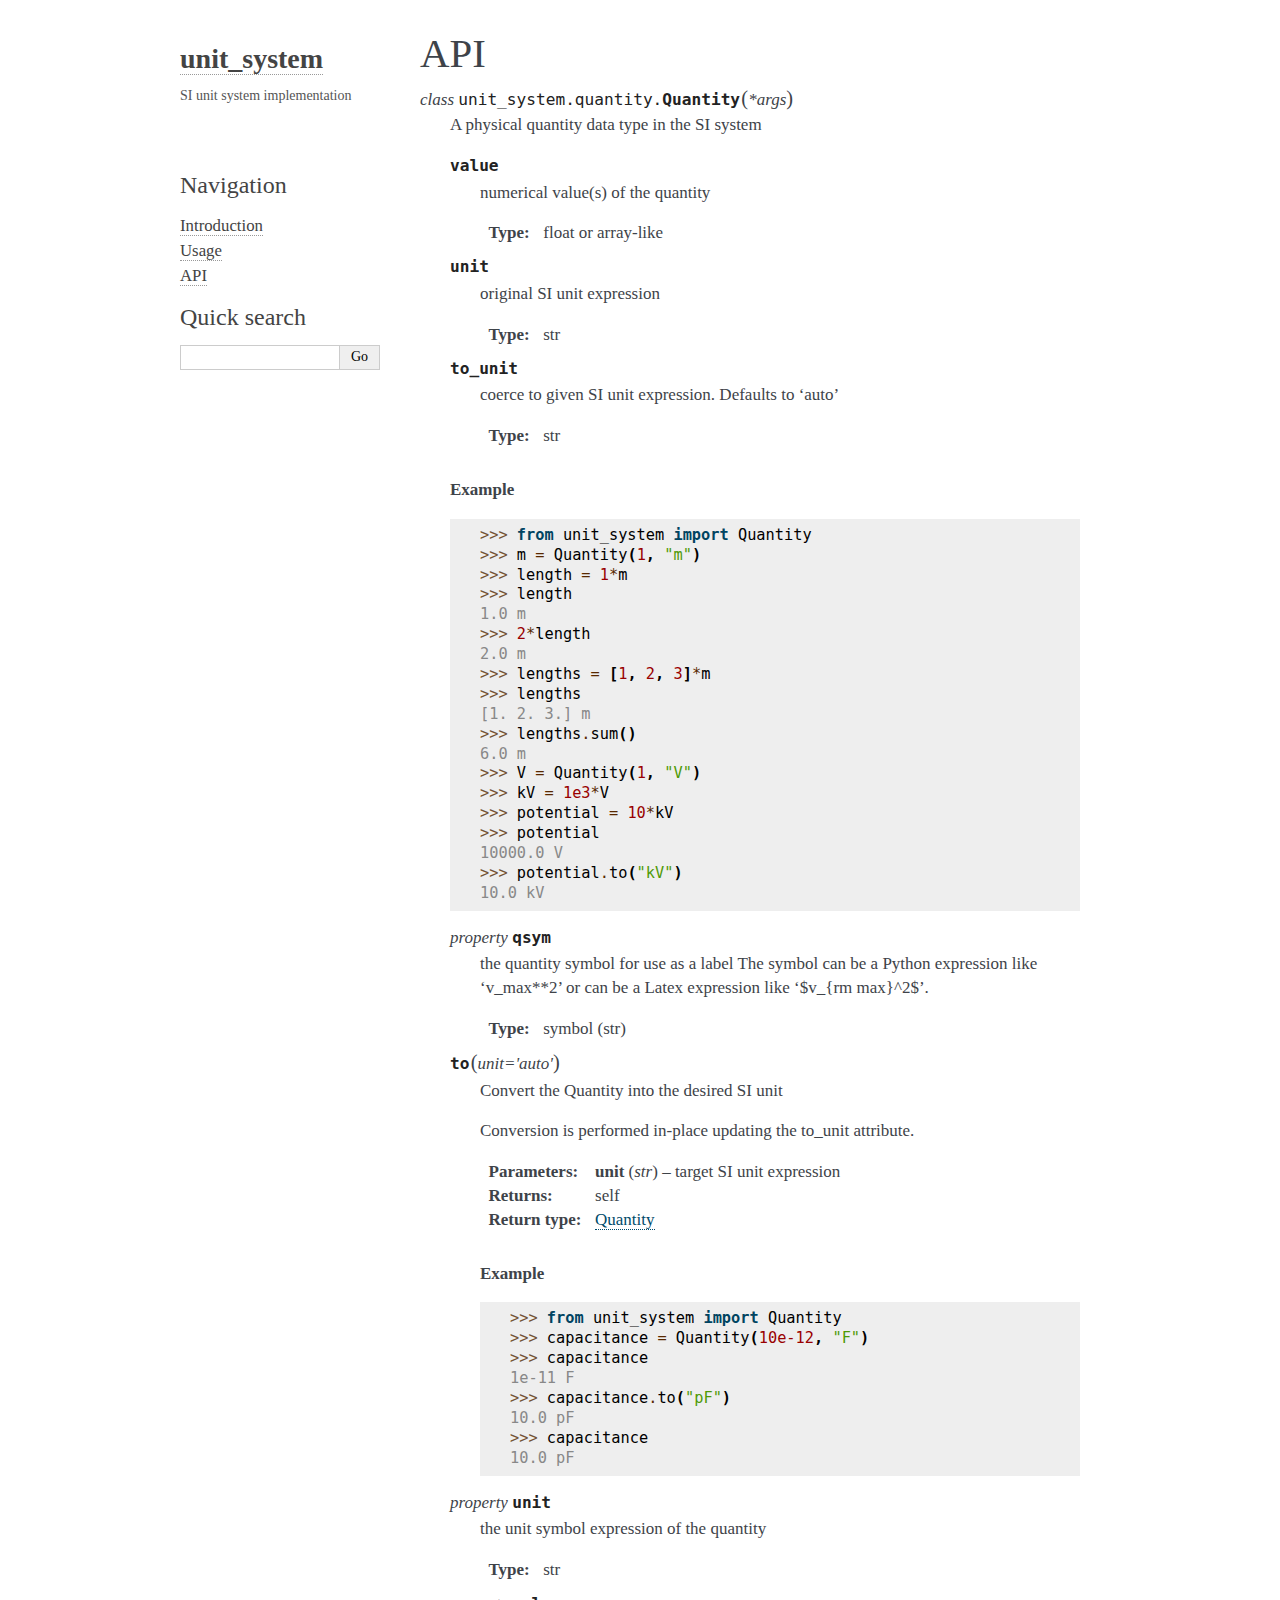
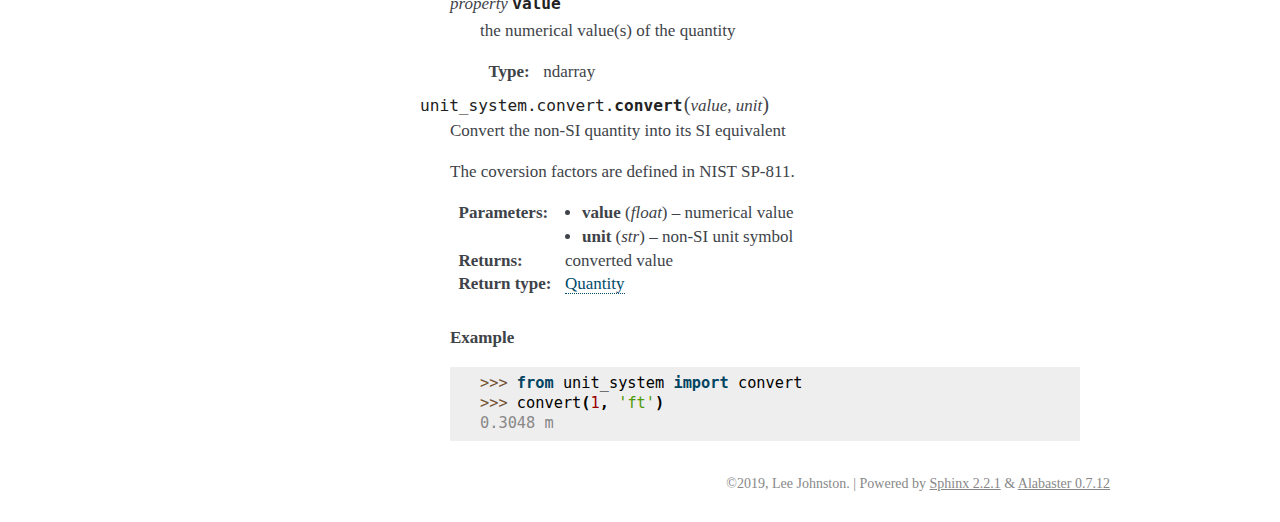
==== api.html @ 4b88e14d "build project documentation" ====
<!DOCTYPE html>

<html xmlns="http://www.w3.org/1999/xhtml">
  <head>
    <meta charset="utf-8" />
    <title>API &#8212; unit_system  documentation</title>
    <link rel="stylesheet" href="_static/alabaster.css" type="text/css" />
    <link rel="stylesheet" href="_static/pygments.css" type="text/css" />
    <script type="text/javascript" id="documentation_options" data-url_root="./" src="_static/documentation_options.js"></script>
    <script type="text/javascript" src="_static/jquery.js"></script>
    <script type="text/javascript" src="_static/underscore.js"></script>
    <script type="text/javascript" src="_static/doctools.js"></script>
    <script type="text/javascript" src="_static/language_data.js"></script>
    <link rel="index" title="Index" href="genindex.html" />
    <link rel="search" title="Search" href="search.html" />
    <link rel="prev" title="Usage" href="usage.html" />
   
  <link rel="stylesheet" href="_static/custom.css" type="text/css" />
  
  
  <meta name="viewport" content="width=device-width, initial-scale=0.9, maximum-scale=0.9" />

  </head><body>
  

    <div class="document">
      <div class="documentwrapper">
        <div class="bodywrapper">
          

          <div class="body" role="main">
            
  <div class="section" id="module-unit_system.quantity">
<span id="api"></span><h1>API<a class="headerlink" href="#module-unit_system.quantity" title="Permalink to this headline">¶</a></h1>
<dl class="class">
<dt id="unit_system.quantity.Quantity">
<em class="property">class </em><code class="sig-prename descclassname">unit_system.quantity.</code><code class="sig-name descname">Quantity</code><span class="sig-paren">(</span><em class="sig-param">*args</em><span class="sig-paren">)</span><a class="headerlink" href="#unit_system.quantity.Quantity" title="Permalink to this definition">¶</a></dt>
<dd><p>A physical quantity data type in the SI system</p>
<dl class="attribute">
<dt id="unit_system.quantity.Quantity.value">
<code class="sig-name descname">value</code><a class="headerlink" href="#unit_system.quantity.Quantity.value" title="Permalink to this definition">¶</a></dt>
<dd><p>numerical value(s) of the quantity</p>
<dl class="field-list simple">
<dt class="field-odd">Type</dt>
<dd class="field-odd"><p>float or array-like</p>
</dd>
</dl>
</dd></dl>

<dl class="attribute">
<dt id="unit_system.quantity.Quantity.unit">
<code class="sig-name descname">unit</code><a class="headerlink" href="#unit_system.quantity.Quantity.unit" title="Permalink to this definition">¶</a></dt>
<dd><p>original SI unit expression</p>
<dl class="field-list simple">
<dt class="field-odd">Type</dt>
<dd class="field-odd"><p>str</p>
</dd>
</dl>
</dd></dl>

<dl class="attribute">
<dt id="unit_system.quantity.Quantity.to_unit">
<code class="sig-name descname">to_unit</code><a class="headerlink" href="#unit_system.quantity.Quantity.to_unit" title="Permalink to this definition">¶</a></dt>
<dd><p>coerce to given SI unit expression. Defaults to ‘auto’</p>
<dl class="field-list simple">
<dt class="field-odd">Type</dt>
<dd class="field-odd"><p>str</p>
</dd>
</dl>
</dd></dl>

<p class="rubric">Example</p>
<div class="highlight-default notranslate"><div class="highlight"><pre><span></span><span class="gp">&gt;&gt;&gt; </span><span class="kn">from</span> <span class="nn">unit_system</span> <span class="kn">import</span> <span class="n">Quantity</span>
<span class="gp">&gt;&gt;&gt; </span><span class="n">m</span> <span class="o">=</span> <span class="n">Quantity</span><span class="p">(</span><span class="mi">1</span><span class="p">,</span> <span class="s2">&quot;m&quot;</span><span class="p">)</span>
<span class="gp">&gt;&gt;&gt; </span><span class="n">length</span> <span class="o">=</span> <span class="mi">1</span><span class="o">*</span><span class="n">m</span>
<span class="gp">&gt;&gt;&gt; </span><span class="n">length</span>
<span class="go">1.0 m</span>
<span class="gp">&gt;&gt;&gt; </span><span class="mi">2</span><span class="o">*</span><span class="n">length</span>
<span class="go">2.0 m</span>
<span class="gp">&gt;&gt;&gt; </span><span class="n">lengths</span> <span class="o">=</span> <span class="p">[</span><span class="mi">1</span><span class="p">,</span> <span class="mi">2</span><span class="p">,</span> <span class="mi">3</span><span class="p">]</span><span class="o">*</span><span class="n">m</span>
<span class="gp">&gt;&gt;&gt; </span><span class="n">lengths</span>
<span class="go">[1. 2. 3.] m</span>
<span class="gp">&gt;&gt;&gt; </span><span class="n">lengths</span><span class="o">.</span><span class="n">sum</span><span class="p">()</span>
<span class="go">6.0 m</span>
<span class="gp">&gt;&gt;&gt; </span><span class="n">V</span> <span class="o">=</span> <span class="n">Quantity</span><span class="p">(</span><span class="mi">1</span><span class="p">,</span> <span class="s2">&quot;V&quot;</span><span class="p">)</span>
<span class="gp">&gt;&gt;&gt; </span><span class="n">kV</span> <span class="o">=</span> <span class="mf">1e3</span><span class="o">*</span><span class="n">V</span>
<span class="gp">&gt;&gt;&gt; </span><span class="n">potential</span> <span class="o">=</span> <span class="mi">10</span><span class="o">*</span><span class="n">kV</span>
<span class="gp">&gt;&gt;&gt; </span><span class="n">potential</span>
<span class="go">10000.0 V</span>
<span class="gp">&gt;&gt;&gt; </span><span class="n">potential</span><span class="o">.</span><span class="n">to</span><span class="p">(</span><span class="s2">&quot;kV&quot;</span><span class="p">)</span>
<span class="go">10.0 kV</span>
</pre></div>
</div>
<dl class="method">
<dt id="unit_system.quantity.Quantity.qsym">
<em class="property">property </em><code class="sig-name descname">qsym</code><a class="headerlink" href="#unit_system.quantity.Quantity.qsym" title="Permalink to this definition">¶</a></dt>
<dd><p>the quantity symbol for use as a label
The symbol can be a Python expression like ‘v_max**2’ or
can be a Latex expression like ‘$v_{rm max}^2$’.</p>
<dl class="field-list simple">
<dt class="field-odd">Type</dt>
<dd class="field-odd"><p>symbol (str)</p>
</dd>
</dl>
</dd></dl>

<dl class="method">
<dt id="unit_system.quantity.Quantity.to">
<code class="sig-name descname">to</code><span class="sig-paren">(</span><em class="sig-param">unit='auto'</em><span class="sig-paren">)</span><a class="headerlink" href="#unit_system.quantity.Quantity.to" title="Permalink to this definition">¶</a></dt>
<dd><p>Convert the Quantity into the desired SI unit</p>
<p>Conversion is performed in-place updating the to_unit attribute.</p>
<dl class="field-list simple">
<dt class="field-odd">Parameters</dt>
<dd class="field-odd"><p><strong>unit</strong> (<em>str</em>) – target SI unit expression</p>
</dd>
<dt class="field-even">Returns</dt>
<dd class="field-even"><p>self</p>
</dd>
<dt class="field-odd">Return type</dt>
<dd class="field-odd"><p><a class="reference internal" href="#unit_system.quantity.Quantity" title="unit_system.quantity.Quantity">Quantity</a></p>
</dd>
</dl>
<p class="rubric">Example</p>
<div class="highlight-default notranslate"><div class="highlight"><pre><span></span><span class="gp">&gt;&gt;&gt; </span><span class="kn">from</span> <span class="nn">unit_system</span> <span class="kn">import</span> <span class="n">Quantity</span>
<span class="gp">&gt;&gt;&gt; </span><span class="n">capacitance</span> <span class="o">=</span> <span class="n">Quantity</span><span class="p">(</span><span class="mf">10e-12</span><span class="p">,</span> <span class="s2">&quot;F&quot;</span><span class="p">)</span>
<span class="gp">&gt;&gt;&gt; </span><span class="n">capacitance</span>
<span class="go">1e-11 F</span>
<span class="gp">&gt;&gt;&gt; </span><span class="n">capacitance</span><span class="o">.</span><span class="n">to</span><span class="p">(</span><span class="s2">&quot;pF&quot;</span><span class="p">)</span>
<span class="go">10.0 pF</span>
<span class="gp">&gt;&gt;&gt; </span><span class="n">capacitance</span>
<span class="go">10.0 pF</span>
</pre></div>
</div>
</dd></dl>

<dl class="method">
<dt>
<em class="property">property </em><code class="sig-name descname">unit</code></dt>
<dd><p>the unit symbol expression of the quantity</p>
<dl class="field-list simple">
<dt class="field-odd">Type</dt>
<dd class="field-odd"><p>str</p>
</dd>
</dl>
</dd></dl>

<dl class="method">
<dt>
<em class="property">property </em><code class="sig-name descname">value</code></dt>
<dd><p>the numerical value(s) of the quantity</p>
<dl class="field-list simple">
<dt class="field-odd">Type</dt>
<dd class="field-odd"><p>ndarray</p>
</dd>
</dl>
</dd></dl>

</dd></dl>

<span class="target" id="module-unit_system.convert"></span><dl class="function">
<dt id="unit_system.convert.convert">
<code class="sig-prename descclassname">unit_system.convert.</code><code class="sig-name descname">convert</code><span class="sig-paren">(</span><em class="sig-param">value</em>, <em class="sig-param">unit</em><span class="sig-paren">)</span><a class="headerlink" href="#unit_system.convert.convert" title="Permalink to this definition">¶</a></dt>
<dd><p>Convert the non-SI quantity into its SI equivalent</p>
<p>The coversion factors are defined in NIST SP-811.</p>
<dl class="field-list simple">
<dt class="field-odd">Parameters</dt>
<dd class="field-odd"><ul class="simple">
<li><p><strong>value</strong> (<em>float</em>) – numerical value</p></li>
<li><p><strong>unit</strong> (<em>str</em>) – non-SI unit symbol</p></li>
</ul>
</dd>
<dt class="field-even">Returns</dt>
<dd class="field-even"><p>converted value</p>
</dd>
<dt class="field-odd">Return type</dt>
<dd class="field-odd"><p><a class="reference internal" href="#unit_system.quantity.Quantity" title="unit_system.quantity.Quantity">Quantity</a></p>
</dd>
</dl>
<p class="rubric">Example</p>
<div class="highlight-default notranslate"><div class="highlight"><pre><span></span><span class="gp">&gt;&gt;&gt; </span><span class="kn">from</span> <span class="nn">unit_system</span> <span class="kn">import</span> <span class="n">convert</span>
<span class="gp">&gt;&gt;&gt; </span><span class="n">convert</span><span class="p">(</span><span class="mi">1</span><span class="p">,</span> <span class="s1">&#39;ft&#39;</span><span class="p">)</span>
<span class="go">0.3048 m</span>
</pre></div>
</div>
</dd></dl>

</div>


          </div>
          
        </div>
      </div>
      <div class="sphinxsidebar" role="navigation" aria-label="main navigation">
        <div class="sphinxsidebarwrapper">
<h1 class="logo"><a href="index.html">unit_system</a></h1>



<p class="blurb">SI unit system implementation</p>




<p>
<iframe src="https://ghbtns.com/github-btn.html?user=l-johnston&repo=unit_system&type=watch&count=true&size=large&v=2"
  allowtransparency="true" frameborder="0" scrolling="0" width="200px" height="35px"></iframe>
</p>





<h3>Navigation</h3>
<ul class="current">
<li class="toctree-l1"><a class="reference internal" href="introduction.html">Introduction</a></li>
<li class="toctree-l1"><a class="reference internal" href="usage.html">Usage</a></li>
<li class="toctree-l1 current"><a class="current reference internal" href="#">API</a></li>
</ul>

<div class="relations">
<h3>Related Topics</h3>
<ul>
  <li><a href="index.html">Documentation overview</a><ul>
      <li>Previous: <a href="usage.html" title="previous chapter">Usage</a></li>
  </ul></li>
</ul>
</div>
<div id="searchbox" style="display: none" role="search">
  <h3 id="searchlabel">Quick search</h3>
    <div class="searchformwrapper">
    <form class="search" action="search.html" method="get">
      <input type="text" name="q" aria-labelledby="searchlabel" />
      <input type="submit" value="Go" />
    </form>
    </div>
</div>
<script type="text/javascript">$('#searchbox').show(0);</script>








        </div>
      </div>
      <div class="clearer"></div>
    </div>
    <div class="footer">
      &copy;2019, Lee Johnston.
      
      |
      Powered by <a href="http://sphinx-doc.org/">Sphinx 2.2.1</a>
      &amp; <a href="https://github.com/bitprophet/alabaster">Alabaster 0.7.12</a>
      
    </div>

    

    
  </body>
</html>
---- _static/alabaster.css ----
@import url("basic.css");

/* -- page layout ----------------------------------------------------------- */

body {
    font-family: STIX2;
    font-size: 17px;
    background-color: #fff;
    color: #000;
    margin: 0;
    padding: 0;
}


div.document {
    width: 940px;
    margin: 30px auto 0 auto;
}

div.documentwrapper {
    float: left;
    width: 100%;
}

div.bodywrapper {
    margin: 0 0 0 220px;
}

div.sphinxsidebar {
    width: 220px;
    font-size: 14px;
    line-height: 1.5;
}

hr {
    border: 1px solid #B1B4B6;
}

div.body {
    background-color: #fff;
    color: #3E4349;
    padding: 0 30px 0 30px;
}

div.body > .section {
    text-align: left;
}

div.footer {
    width: 940px;
    margin: 20px auto 30px auto;
    font-size: 14px;
    color: #888;
    text-align: right;
}

div.footer a {
    color: #888;
}

p.caption {
    font-family: inherit;
    font-size: inherit;
}


div.relations {
    display: none;
}


div.sphinxsidebar a {
    color: #444;
    text-decoration: none;
    border-bottom: 1px dotted #999;
}

div.sphinxsidebar a:hover {
    border-bottom: 1px solid #999;
}

div.sphinxsidebarwrapper {
    padding: 18px 10px;
}

div.sphinxsidebarwrapper p.logo {
    padding: 0;
    margin: -10px 0 0 0px;
    text-align: center;
}

div.sphinxsidebarwrapper h1.logo {
    margin-top: -10px;
    text-align: center;
    margin-bottom: 5px;
    text-align: left;
}

div.sphinxsidebarwrapper h1.logo-name {
    margin-top: 0px;
}

div.sphinxsidebarwrapper p.blurb {
    margin-top: 0;
    font-style: normal;
}

div.sphinxsidebar h3,
div.sphinxsidebar h4 {
    font-family: STIX2;
    color: #444;
    font-size: 24px;
    font-weight: normal;
    margin: 0 0 5px 0;
    padding: 0;
}

div.sphinxsidebar h4 {
    font-size: 20px;
}

div.sphinxsidebar h3 a {
    color: #444;
}

div.sphinxsidebar p.logo a,
div.sphinxsidebar h3 a,
div.sphinxsidebar p.logo a:hover,
div.sphinxsidebar h3 a:hover {
    border: none;
}

div.sphinxsidebar p {
    color: #555;
    margin: 10px 0;
}

div.sphinxsidebar ul {
    margin: 10px 0;
    padding: 0;
    color: #000;
}

div.sphinxsidebar ul li.toctree-l1 > a {
    font-size: 120%;
}

div.sphinxsidebar ul li.toctree-l2 > a {
    font-size: 110%;
}

div.sphinxsidebar input {
    border: 1px solid #CCC;
    font-family: STIX2;
    font-size: 1em;
}

div.sphinxsidebar hr {
    border: none;
    height: 1px;
    color: #AAA;
    background: #AAA;

    text-align: left;
    margin-left: 0;
    width: 50%;
}

div.sphinxsidebar .badge {
    border-bottom: none;
}

div.sphinxsidebar .badge:hover {
    border-bottom: none;
}

/* To address an issue with donation coming after search */
div.sphinxsidebar h3.donation {
    margin-top: 10px;
}

/* -- body styles ----------------------------------------------------------- */

a {
    color: #004B6B;
    text-decoration: underline;
}

a:hover {
    color: #6D4100;
    text-decoration: underline;
}

div.body h1,
div.body h2,
div.body h3,
div.body h4,
div.body h5,
div.body h6 {
    font-family: STIX2;
    font-weight: normal;
    margin: 30px 0px 10px 0px;
    padding: 0;
}

div.body h1 { margin-top: 0; padding-top: 0; font-size: 240%; }
div.body h2 { font-size: 180%; }
div.body h3 { font-size: 150%; }
div.body h4 { font-size: 130%; }
div.body h5 { font-size: 100%; }
div.body h6 { font-size: 100%; }

a.headerlink {
    color: #DDD;
    padding: 0 4px;
    text-decoration: none;
}

a.headerlink:hover {
    color: #444;
    background: #EAEAEA;
}

div.body p, div.body dd, div.body li {
    line-height: 1.4em;
}

div.admonition {
    margin: 20px 0px;
    padding: 10px 30px;
    background-color: #EEE;
    border: 1px solid #CCC;
}

div.admonition tt.xref, div.admonition code.xref, div.admonition a tt {
    background-color: #FBFBFB;
    border-bottom: 1px solid #fafafa;
}

div.admonition p.admonition-title {
    font-family: STIX2;
    font-weight: normal;
    font-size: 24px;
    margin: 0 0 10px 0;
    padding: 0;
    line-height: 1;
}

div.admonition p.last {
    margin-bottom: 0;
}

div.highlight {
    background-color: #fff;
}

dt:target, .highlight {
    background: #FAF3E8;
}

div.warning {
    background-color: #FCC;
    border: 1px solid #FAA;
}

div.danger {
    background-color: #FCC;
    border: 1px solid #FAA;
    -moz-box-shadow: 2px 2px 4px #D52C2C;
    -webkit-box-shadow: 2px 2px 4px #D52C2C;
    box-shadow: 2px 2px 4px #D52C2C;
}

div.error {
    background-color: #FCC;
    border: 1px solid #FAA;
    -moz-box-shadow: 2px 2px 4px #D52C2C;
    -webkit-box-shadow: 2px 2px 4px #D52C2C;
    box-shadow: 2px 2px 4px #D52C2C;
}

div.caution {
    background-color: #FCC;
    border: 1px solid #FAA;
}

div.attention {
    background-color: #FCC;
    border: 1px solid #FAA;
}

div.important {
    background-color: #EEE;
    border: 1px solid #CCC;
}

div.note {
    background-color: #EEE;
    border: 1px solid #CCC;
}

div.tip {
    background-color: #EEE;
    border: 1px solid #CCC;
}

div.hint {
    background-color: #EEE;
    border: 1px solid #CCC;
}

div.seealso {
    background-color: #EEE;
    border: 1px solid #CCC;
}

div.topic {
    background-color: #EEE;
}

p.admonition-title {
    display: inline;
}

p.admonition-title:after {
    content: ":";
}

pre, tt, code {
    font-family: 'Consolas', 'Menlo', 'DejaVu Sans Mono', 'Bitstream Vera Sans Mono', monospace;
    font-size: 0.9em;
}

.hll {
    background-color: #FFC;
    margin: 0 -12px;
    padding: 0 12px;
    display: block;
}

img.screenshot {
}

tt.descname, tt.descclassname, code.descname, code.descclassname {
    font-size: 0.95em;
}

tt.descname, code.descname {
    padding-right: 0.08em;
}

img.screenshot {
    -moz-box-shadow: 2px 2px 4px #EEE;
    -webkit-box-shadow: 2px 2px 4px #EEE;
    box-shadow: 2px 2px 4px #EEE;
}

table.docutils {
    border: 1px solid #888;
    -moz-box-shadow: 2px 2px 4px #EEE;
    -webkit-box-shadow: 2px 2px 4px #EEE;
    box-shadow: 2px 2px 4px #EEE;
}

table.docutils td, table.docutils th {
    border: 1px solid #888;
    padding: 0.25em 0.7em;
}

table.field-list, table.footnote {
    border: none;
    -moz-box-shadow: none;
    -webkit-box-shadow: none;
    box-shadow: none;
}

table.footnote {
    margin: 15px 0;
    width: 100%;
    border: 1px solid #EEE;
    background: #FDFDFD;
    font-size: 0.9em;
}

table.footnote + table.footnote {
    margin-top: -15px;
    border-top: none;
}

table.field-list th {
    padding: 0 0.8em 0 0;
}

table.field-list td {
    padding: 0;
}

table.field-list p {
    margin-bottom: 0.8em;
}

/* Cloned from
 * https://github.com/sphinx-doc/sphinx/commit/ef60dbfce09286b20b7385333d63a60321784e68
 */
.field-name {
    -moz-hyphens: manual;
    -ms-hyphens: manual;
    -webkit-hyphens: manual;
    hyphens: manual;
}

table.footnote td.label {
    width: .1px;
    padding: 0.3em 0 0.3em 0.5em;
}

table.footnote td {
    padding: 0.3em 0.5em;
}

dl {
    margin: 0;
    padding: 0;
}

dl dd {
    margin-left: 30px;
}

blockquote {
    margin: 0 0 0 30px;
    padding: 0;
}

ul, ol {
    /* Matches the 30px from the narrow-screen "li > ul" selector below */
    margin: 10px 0 10px 30px;
    padding: 0;
}

pre {
    background: #EEE;
    padding: 7px 30px;
    margin: 15px 0px;
    line-height: 1.3em;
}

div.viewcode-block:target {
    background: #ffd;
}

dl pre, blockquote pre, li pre {
    margin-left: 0;
    padding-left: 30px;
}

tt, code {
    background-color: #ecf0f3;
    color: #222;
    /* padding: 1px 2px; */
}

tt.xref, code.xref, a tt {
    background-color: #FBFBFB;
    border-bottom: 1px solid #fff;
}

a.reference {
    text-decoration: none;
    border-bottom: 1px dotted #004B6B;
}

/* Don't put an underline on images */
a.image-reference, a.image-reference:hover {
    border-bottom: none;
}

a.reference:hover {
    border-bottom: 1px solid #6D4100;
}

a.footnote-reference {
    text-decoration: none;
    font-size: 0.7em;
    vertical-align: top;
    border-bottom: 1px dotted #004B6B;
}

a.footnote-reference:hover {
    border-bottom: 1px solid #6D4100;
}

a:hover tt, a:hover code {
    background: #EEE;
}


@media screen and (max-width: 870px) {

    div.sphinxsidebar {
    	display: none;
    }

    div.document {
       width: 100%;

    }

    div.documentwrapper {
    	margin-left: 0;
    	margin-top: 0;
    	margin-right: 0;
    	margin-bottom: 0;
    }

    div.bodywrapper {
    	margin-top: 0;
    	margin-right: 0;
    	margin-bottom: 0;
    	margin-left: 0;
    }

    ul {
    	margin-left: 0;
    }

	li > ul {
        /* Matches the 30px from the "ul, ol" selector above */
		margin-left: 30px;
	}

    .document {
    	width: auto;
    }

    .footer {
    	width: auto;
    }

    .bodywrapper {
    	margin: 0;
    }

    .footer {
    	width: auto;
    }

    .github {
        display: none;
    }



}



@media screen and (max-width: 875px) {

    body {
        margin: 0;
        padding: 20px 30px;
    }

    div.documentwrapper {
        float: none;
        background: #fff;
    }

    div.sphinxsidebar {
        display: block;
        float: none;
        width: 102.5%;
        margin: 50px -30px -20px -30px;
        padding: 10px 20px;
        background: #333;
        color: #FFF;
    }

    div.sphinxsidebar h3, div.sphinxsidebar h4, div.sphinxsidebar p,
    div.sphinxsidebar h3 a {
        color: #fff;
    }

    div.sphinxsidebar a {
        color: #AAA;
    }

    div.sphinxsidebar p.logo {
        display: none;
    }

    div.document {
        width: 100%;
        margin: 0;
    }

    div.footer {
        display: none;
    }

    div.bodywrapper {
        margin: 0;
    }

    div.body {
        min-height: 0;
        padding: 0;
    }

    .rtd_doc_footer {
        display: none;
    }

    .document {
        width: auto;
    }

    .footer {
        width: auto;
    }

    .footer {
        width: auto;
    }

    .github {
        display: none;
    }
}


/* misc. */

.revsys-inline {
    display: none!important;
}

/* Make nested-list/multi-paragraph items look better in Releases changelog
 * pages. Without this, docutils' magical list fuckery causes inconsistent
 * formatting between different release sub-lists.
 */
div#changelog > div.section > ul > li > p:only-child {
    margin-bottom: 0;
}

/* Hide fugly table cell borders in ..bibliography:: directive output */
table.docutils.citation, table.docutils.citation td, table.docutils.citation th {
  border: none;
  /* Below needed in some edge cases; if not applied, bottom shadows appear */
  -moz-box-shadow: none;
  -webkit-box-shadow: none;
  box-shadow: none;
}


/* relbar */

.related {
    line-height: 30px;
    width: 100%;
    font-size: 0.9rem;
}

.related.top {
    border-bottom: 1px solid #EEE;
    margin-bottom: 20px;
}

.related.bottom {
    border-top: 1px solid #EEE;
}

.related ul {
    padding: 0;
    margin: 0;
    list-style: none;
}

.related li {
    display: inline;
}

nav#rellinks {
    float: right;
}

nav#rellinks li+li:before {
    content: "|";
}

nav#breadcrumbs li+li:before {
    content: "\00BB";
}

/* Hide certain items when printing */
@media print {
    div.related {
        display: none;
    }
}
---- _static/pygments.css ----
.highlight .hll { background-color: #ffffcc }
.highlight  { background: #f8f8f8; }
.highlight .c { color: #8f5902; font-style: italic } /* Comment */
.highlight .err { color: #a40000; border: 1px solid #ef2929 } /* Error */
.highlight .g { color: #000000 } /* Generic */
.highlight .k { color: #004461; font-weight: bold } /* Keyword */
.highlight .l { color: #000000 } /* Literal */
.highlight .n { color: #000000 } /* Name */
.highlight .o { color: #582800 } /* Operator */
.highlight .x { color: #000000 } /* Other */
.highlight .p { color: #000000; font-weight: bold } /* Punctuation */
.highlight .ch { color: #8f5902; font-style: italic } /* Comment.Hashbang */
.highlight .cm { color: #8f5902; font-style: italic } /* Comment.Multiline */
.highlight .cp { color: #8f5902 } /* Comment.Preproc */
.highlight .cpf { color: #8f5902; font-style: italic } /* Comment.PreprocFile */
.highlight .c1 { color: #8f5902; font-style: italic } /* Comment.Single */
.highlight .cs { color: #8f5902; font-style: italic } /* Comment.Special */
.highlight .gd { color: #a40000 } /* Generic.Deleted */
.highlight .ge { color: #000000; font-style: italic } /* Generic.Emph */
.highlight .gr { color: #ef2929 } /* Generic.Error */
.highlight .gh { color: #000080; font-weight: bold } /* Generic.Heading */
.highlight .gi { color: #00A000 } /* Generic.Inserted */
.highlight .go { color: #888888 } /* Generic.Output */
.highlight .gp { color: #745334 } /* Generic.Prompt */
.highlight .gs { color: #000000; font-weight: bold } /* Generic.Strong */
.highlight .gu { color: #800080; font-weight: bold } /* Generic.Subheading */
.highlight .gt { color: #a40000; font-weight: bold } /* Generic.Traceback */
.highlight .kc { color: #004461; font-weight: bold } /* Keyword.Constant */
.highlight .kd { color: #004461; font-weight: bold } /* Keyword.Declaration */
.highlight .kn { color: #004461; font-weight: bold } /* Keyword.Namespace */
.highlight .kp { color: #004461; font-weight: bold } /* Keyword.Pseudo */
.highlight .kr { color: #004461; font-weight: bold } /* Keyword.Reserved */
.highlight .kt { color: #004461; font-weight: bold } /* Keyword.Type */
.highlight .ld { color: #000000 } /* Literal.Date */
.highlight .m { color: #990000 } /* Literal.Number */
.highlight .s { color: #4e9a06 } /* Literal.String */
.highlight .na { color: #c4a000 } /* Name.Attribute */
.highlight .nb { color: #004461 } /* Name.Builtin */
.highlight .nc { color: #000000 } /* Name.Class */
.highlight .no { color: #000000 } /* Name.Constant */
.highlight .nd { color: #888888 } /* Name.Decorator */
.highlight .ni { color: #ce5c00 } /* Name.Entity */
.highlight .ne { color: #cc0000; font-weight: bold } /* Name.Exception */
.highlight .nf { color: #000000 } /* Name.Function */
.highlight .nl { color: #f57900 } /* Name.Label */
.highlight .nn { color: #000000 } /* Name.Namespace */
.highlight .nx { color: #000000 } /* Name.Other */
.highlight .py { color: #000000 } /* Name.Property */
.highlight .nt { color: #004461; font-weight: bold } /* Name.Tag */
.highlight .nv { color: #000000 } /* Name.Variable */
.highlight .ow { color: #004461; font-weight: bold } /* Operator.Word */
.highlight .w { color: #f8f8f8; text-decoration: underline } /* Text.Whitespace */
.highlight .mb { color: #990000 } /* Literal.Number.Bin */
.highlight .mf { color: #990000 } /* Literal.Number.Float */
.highlight .mh { color: #990000 } /* Literal.Number.Hex */
.highlight .mi { color: #990000 } /* Literal.Number.Integer */
.highlight .mo { color: #990000 } /* Literal.Number.Oct */
.highlight .sa { color: #4e9a06 } /* Literal.String.Affix */
.highlight .sb { color: #4e9a06 } /* Literal.String.Backtick */
.highlight .sc { color: #4e9a06 } /* Literal.String.Char */
.highlight .dl { color: #4e9a06 } /* Literal.String.Delimiter */
.highlight .sd { color: #8f5902; font-style: italic } /* Literal.String.Doc */
.highlight .s2 { color: #4e9a06 } /* Literal.String.Double */
.highlight .se { color: #4e9a06 } /* Literal.String.Escape */
.highlight .sh { color: #4e9a06 } /* Literal.String.Heredoc */
.highlight .si { color: #4e9a06 } /* Literal.String.Interpol */
.highlight .sx { color: #4e9a06 } /* Literal.String.Other */
.highlight .sr { color: #4e9a06 } /* Literal.String.Regex */
.highlight .s1 { color: #4e9a06 } /* Literal.String.Single */
.highlight .ss { color: #4e9a06 } /* Literal.String.Symbol */
.highlight .bp { color: #3465a4 } /* Name.Builtin.Pseudo */
.highlight .fm { color: #000000 } /* Name.Function.Magic */
.highlight .vc { color: #000000 } /* Name.Variable.Class */
.highlight .vg { color: #000000 } /* Name.Variable.Global */
.highlight .vi { color: #000000 } /* Name.Variable.Instance */
.highlight .vm { color: #000000 } /* Name.Variable.Magic */
.highlight .il { color: #990000 } /* Literal.Number.Integer.Long */
---- _static/custom.css ----
/* This file intentionally left blank. */
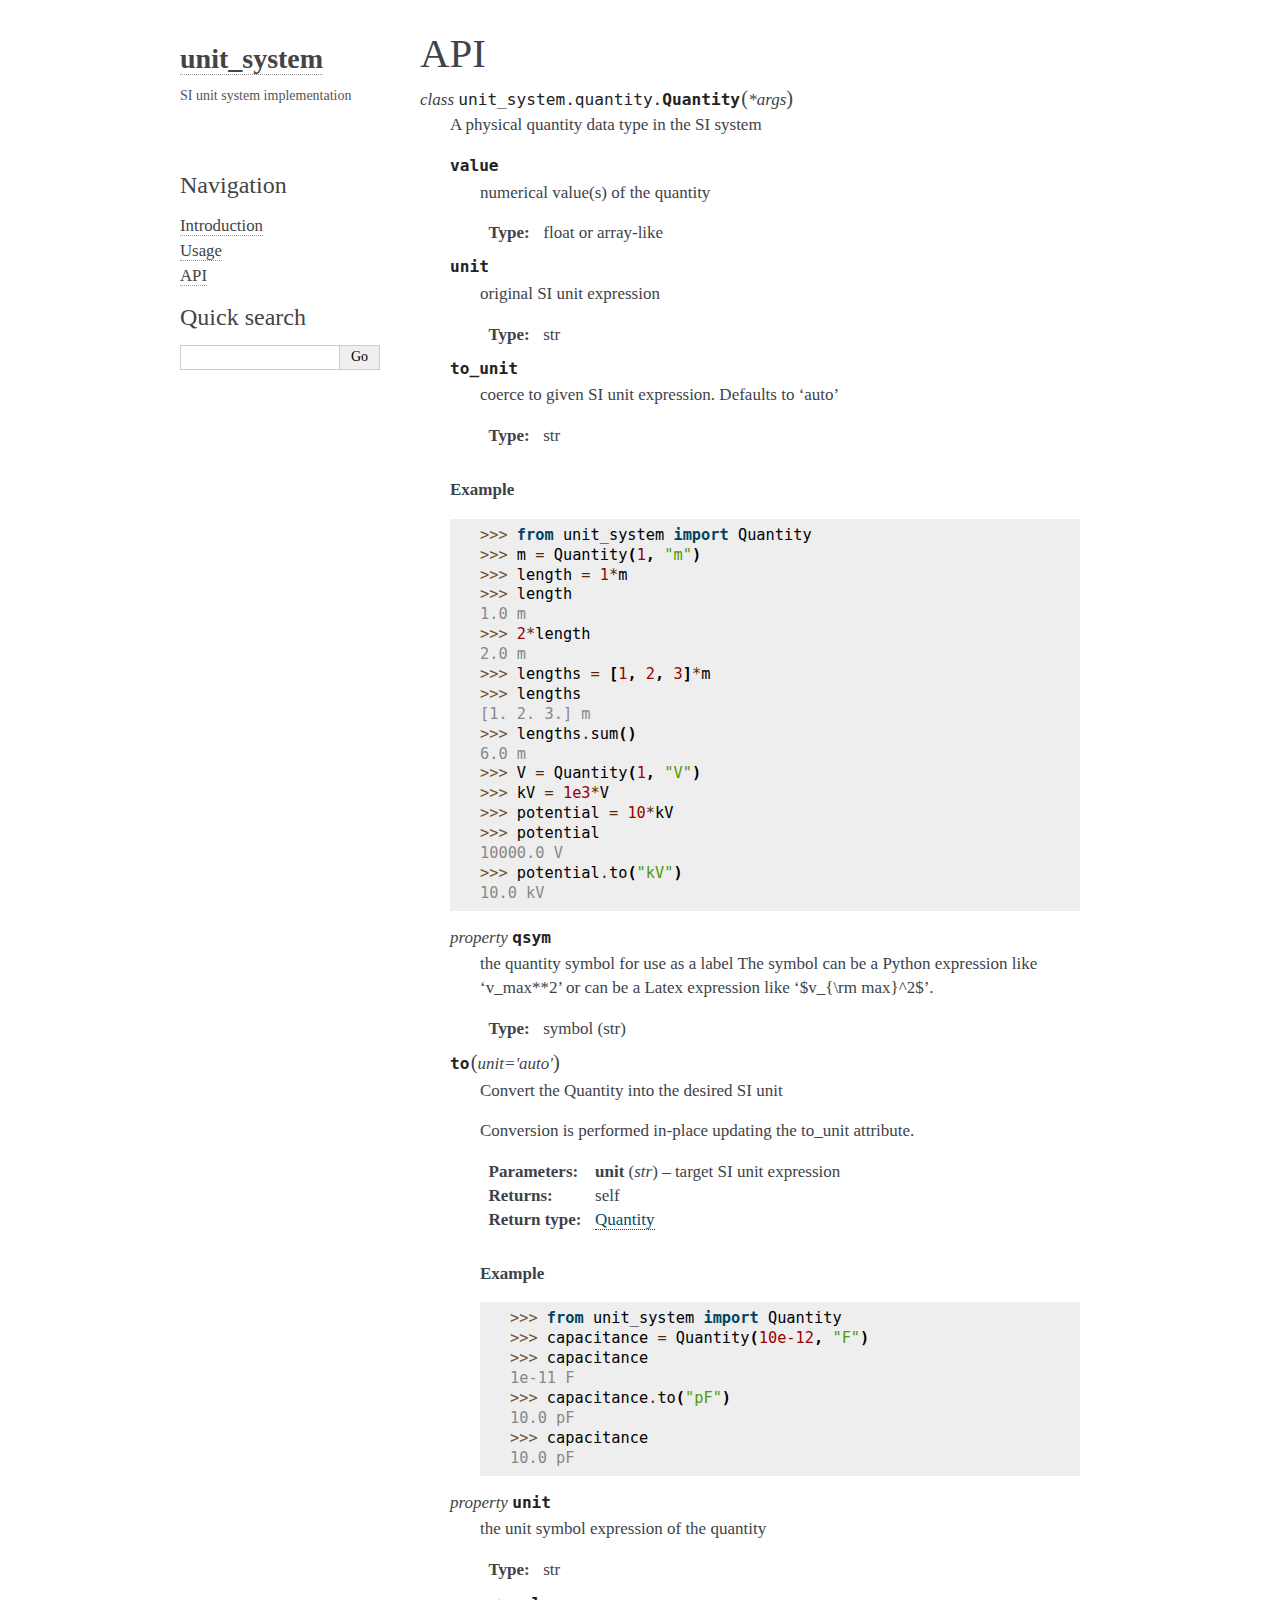
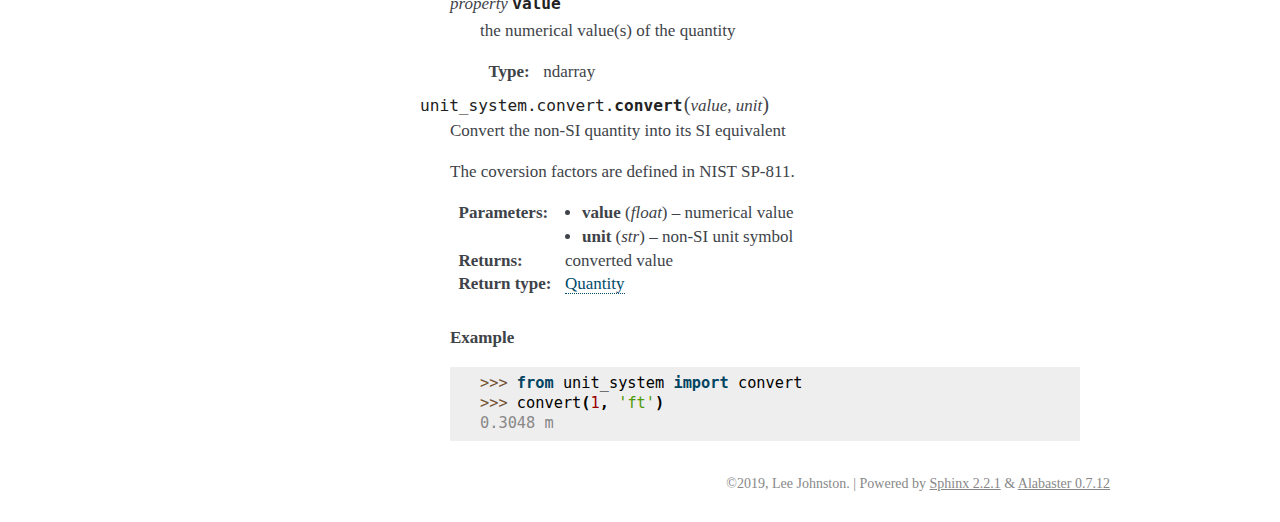
==== commit e7e1ec2d: "build project documentation" ====
--- a/api.html
+++ b/api.html
@@ -97,7 +97,7 @@
 <em class="property">property </em><code class="sig-name descname">qsym</code><a class="headerlink" href="#unit_system.quantity.Quantity.qsym" title="Permalink to this definition">¶</a></dt>
 <dd><p>the quantity symbol for use as a label
 The symbol can be a Python expression like ‘v_max**2’ or
-can be a Latex expression like ‘$v_{rm max}^2$’.</p>
+can be a Latex expression like ‘$v_{\rm max}^2$’.</p>
 <dl class="field-list simple">
 <dt class="field-odd">Type</dt>
 <dd class="field-odd"><p>symbol (str)</p>
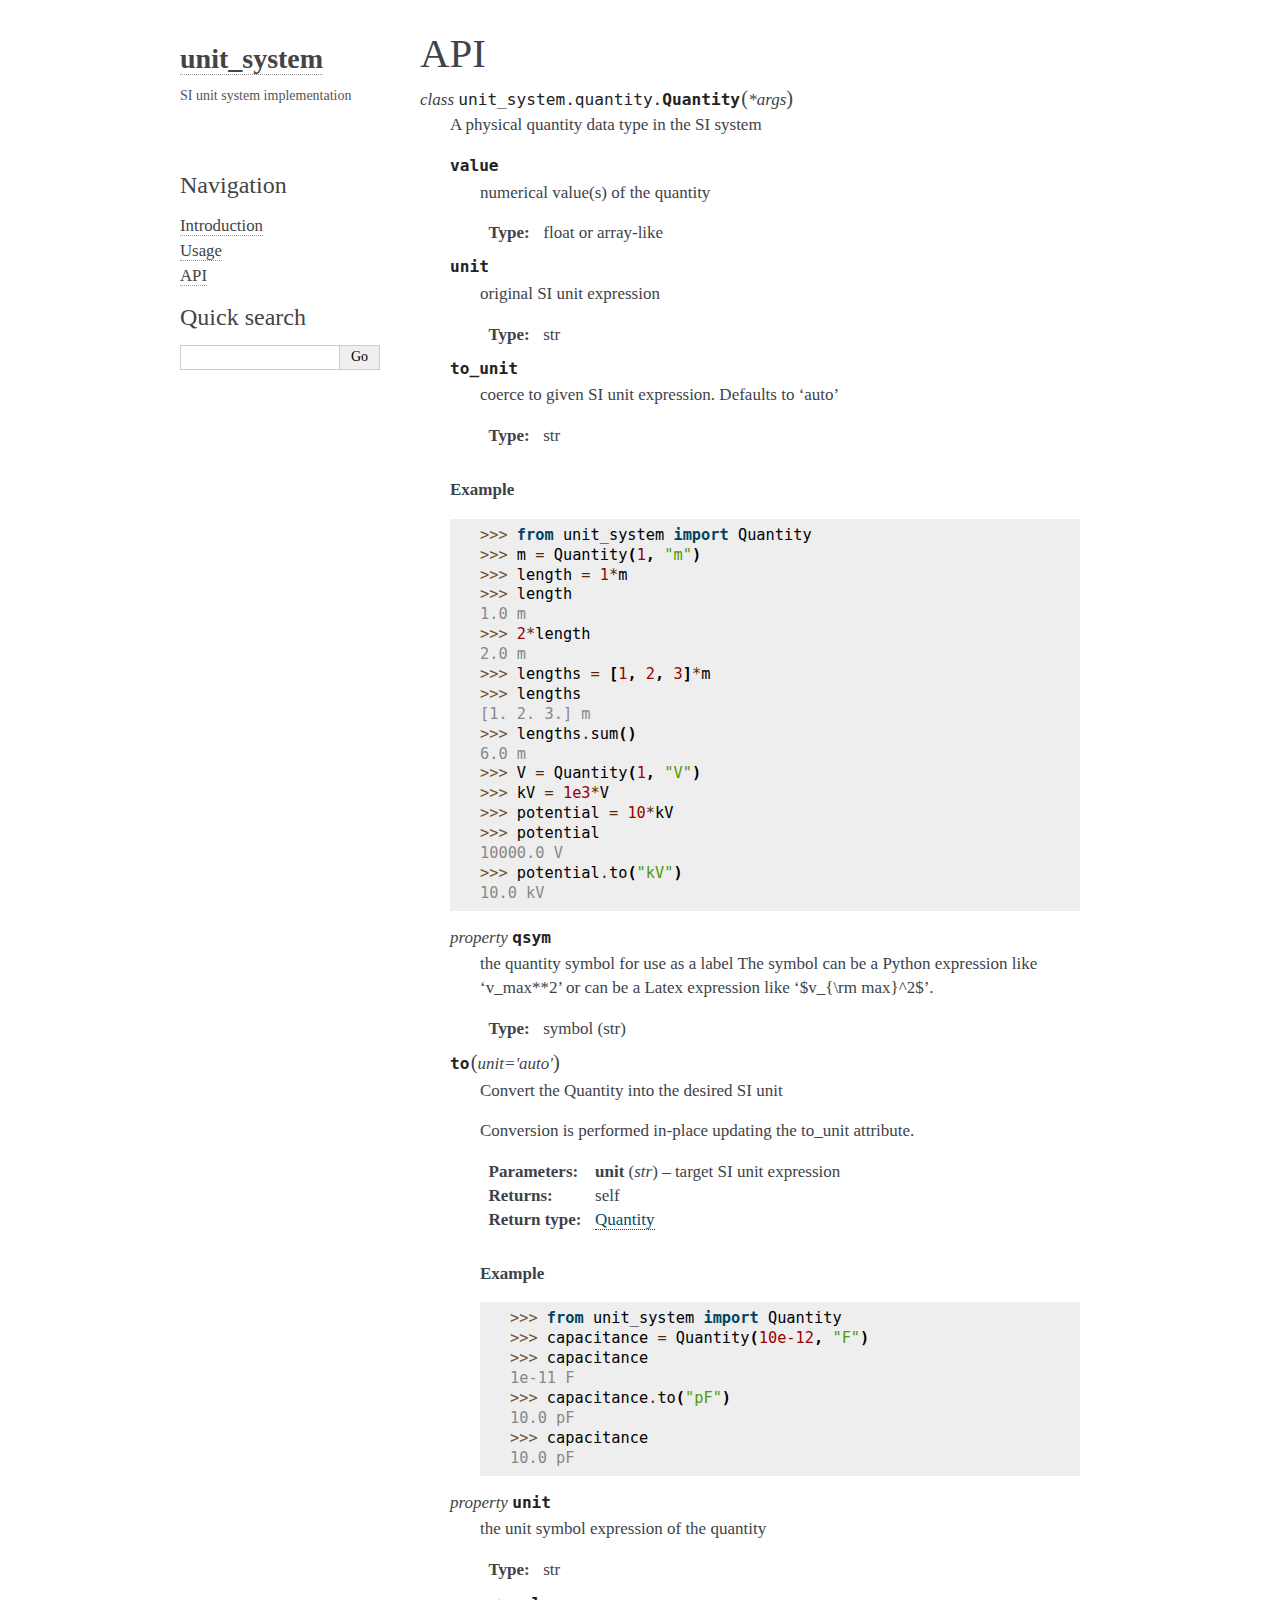
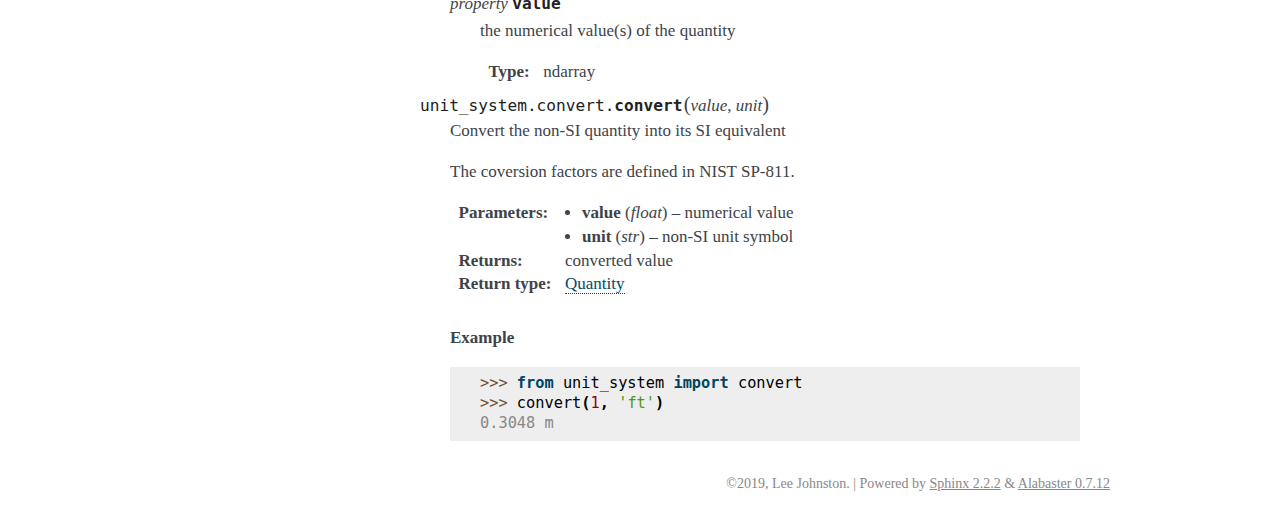
==== commit cf505a09: "build project documentation" ====
--- a/api.html
+++ b/api.html
@@ -253,7 +253,7 @@
       &copy;2019, Lee Johnston.
       
       |
-      Powered by <a href="http://sphinx-doc.org/">Sphinx 2.2.1</a>
+      Powered by <a href="http://sphinx-doc.org/">Sphinx 2.2.2</a>
       &amp; <a href="https://github.com/bitprophet/alabaster">Alabaster 0.7.12</a>
       
     </div>
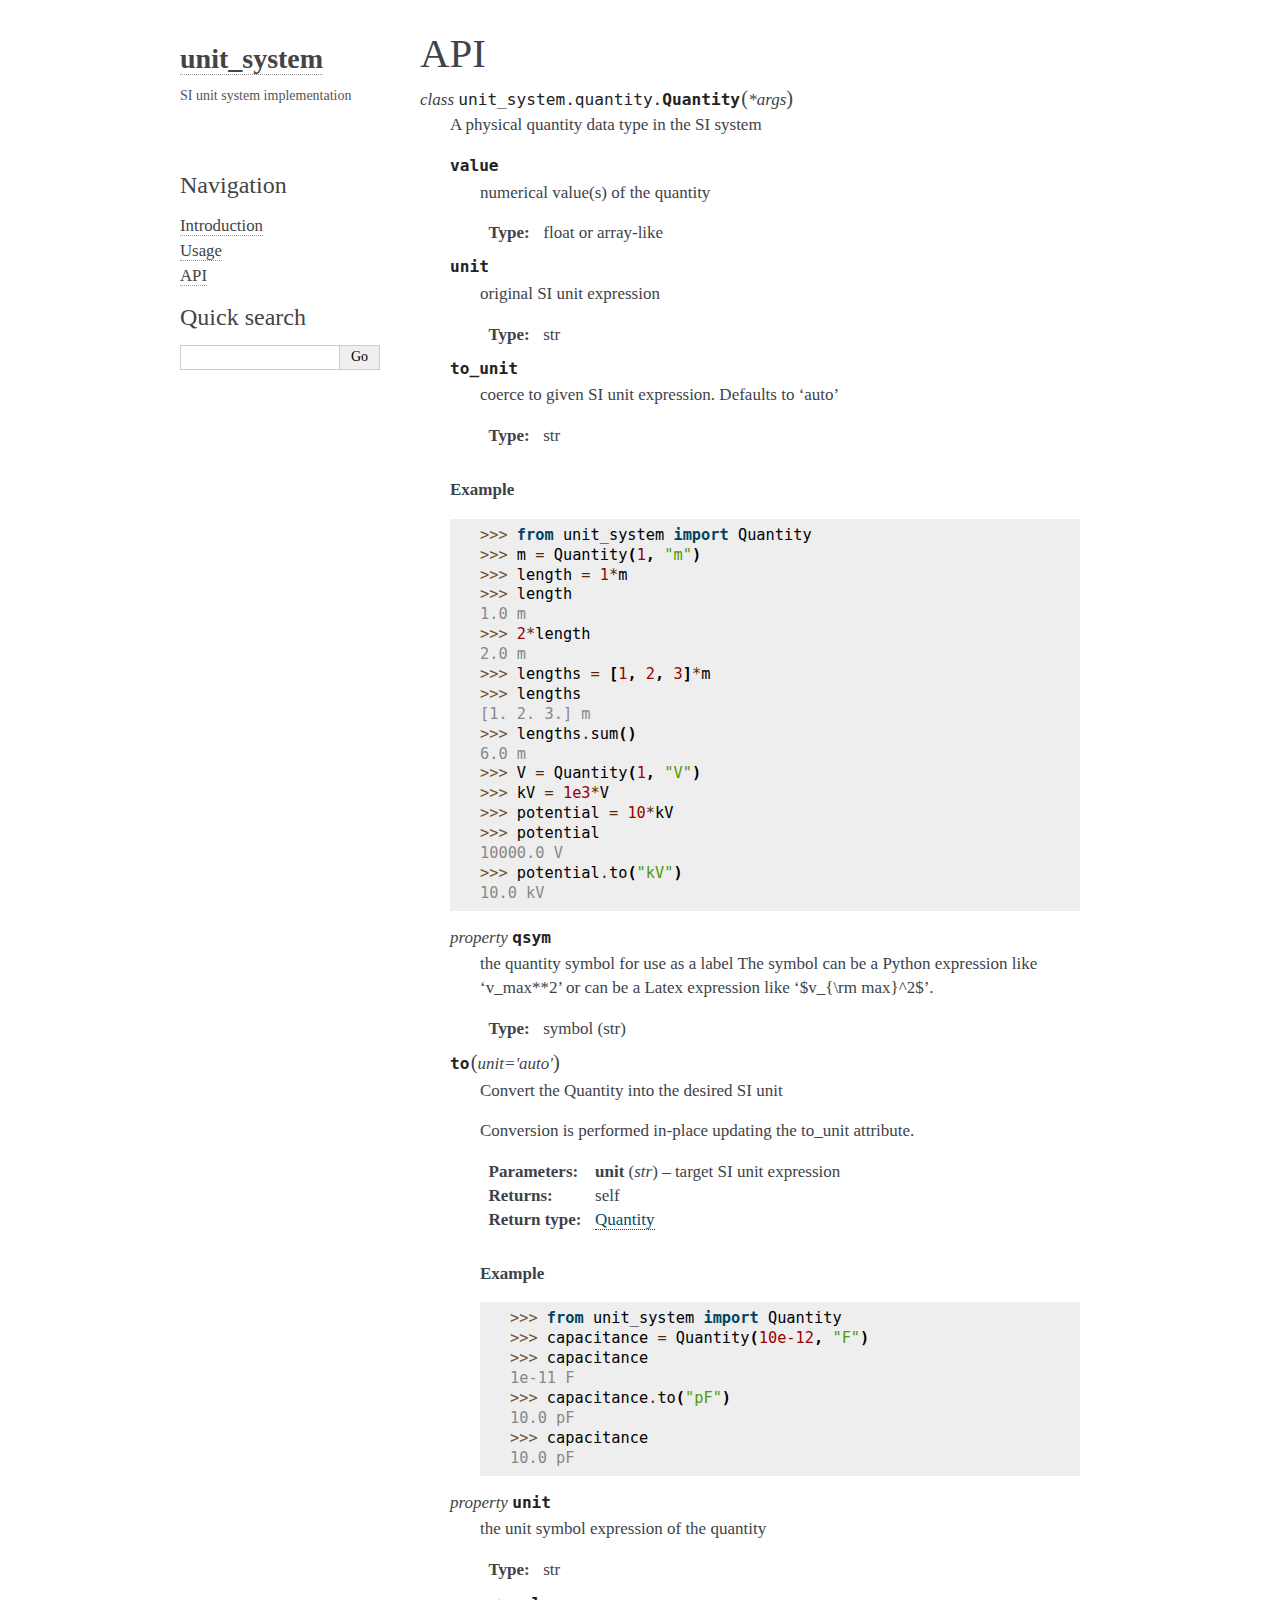
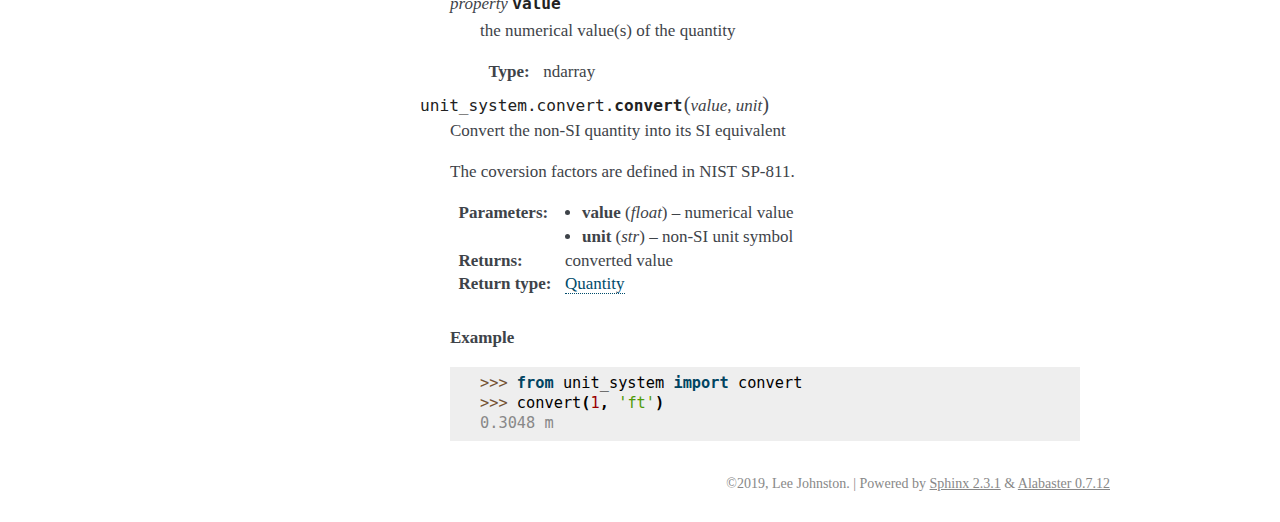
==== commit 7f7b8a47: "build project documentation" ====
--- a/api.html
+++ b/api.html
@@ -71,7 +71,7 @@
 </dd></dl>
 
 <p class="rubric">Example</p>
-<div class="highlight-default notranslate"><div class="highlight"><pre><span></span><span class="gp">&gt;&gt;&gt; </span><span class="kn">from</span> <span class="nn">unit_system</span> <span class="kn">import</span> <span class="n">Quantity</span>
+<div class="doctest highlight-default notranslate"><div class="highlight"><pre><span></span><span class="gp">&gt;&gt;&gt; </span><span class="kn">from</span> <span class="nn">unit_system</span> <span class="kn">import</span> <span class="n">Quantity</span>
 <span class="gp">&gt;&gt;&gt; </span><span class="n">m</span> <span class="o">=</span> <span class="n">Quantity</span><span class="p">(</span><span class="mi">1</span><span class="p">,</span> <span class="s2">&quot;m&quot;</span><span class="p">)</span>
 <span class="gp">&gt;&gt;&gt; </span><span class="n">length</span> <span class="o">=</span> <span class="mi">1</span><span class="o">*</span><span class="n">m</span>
 <span class="gp">&gt;&gt;&gt; </span><span class="n">length</span>
@@ -122,7 +122,7 @@
 </dd>
 </dl>
 <p class="rubric">Example</p>
-<div class="highlight-default notranslate"><div class="highlight"><pre><span></span><span class="gp">&gt;&gt;&gt; </span><span class="kn">from</span> <span class="nn">unit_system</span> <span class="kn">import</span> <span class="n">Quantity</span>
+<div class="doctest highlight-default notranslate"><div class="highlight"><pre><span></span><span class="gp">&gt;&gt;&gt; </span><span class="kn">from</span> <span class="nn">unit_system</span> <span class="kn">import</span> <span class="n">Quantity</span>
 <span class="gp">&gt;&gt;&gt; </span><span class="n">capacitance</span> <span class="o">=</span> <span class="n">Quantity</span><span class="p">(</span><span class="mf">10e-12</span><span class="p">,</span> <span class="s2">&quot;F&quot;</span><span class="p">)</span>
 <span class="gp">&gt;&gt;&gt; </span><span class="n">capacitance</span>
 <span class="go">1e-11 F</span>
@@ -178,7 +178,7 @@
 </dd>
 </dl>
 <p class="rubric">Example</p>
-<div class="highlight-default notranslate"><div class="highlight"><pre><span></span><span class="gp">&gt;&gt;&gt; </span><span class="kn">from</span> <span class="nn">unit_system</span> <span class="kn">import</span> <span class="n">convert</span>
+<div class="doctest highlight-default notranslate"><div class="highlight"><pre><span></span><span class="gp">&gt;&gt;&gt; </span><span class="kn">from</span> <span class="nn">unit_system</span> <span class="kn">import</span> <span class="n">convert</span>
 <span class="gp">&gt;&gt;&gt; </span><span class="n">convert</span><span class="p">(</span><span class="mi">1</span><span class="p">,</span> <span class="s1">&#39;ft&#39;</span><span class="p">)</span>
 <span class="go">0.3048 m</span>
 </pre></div>
@@ -253,7 +253,7 @@
       &copy;2019, Lee Johnston.
       
       |
-      Powered by <a href="http://sphinx-doc.org/">Sphinx 2.2.2</a>
+      Powered by <a href="http://sphinx-doc.org/">Sphinx 2.3.1</a>
       &amp; <a href="https://github.com/bitprophet/alabaster">Alabaster 0.7.12</a>
       
     </div>
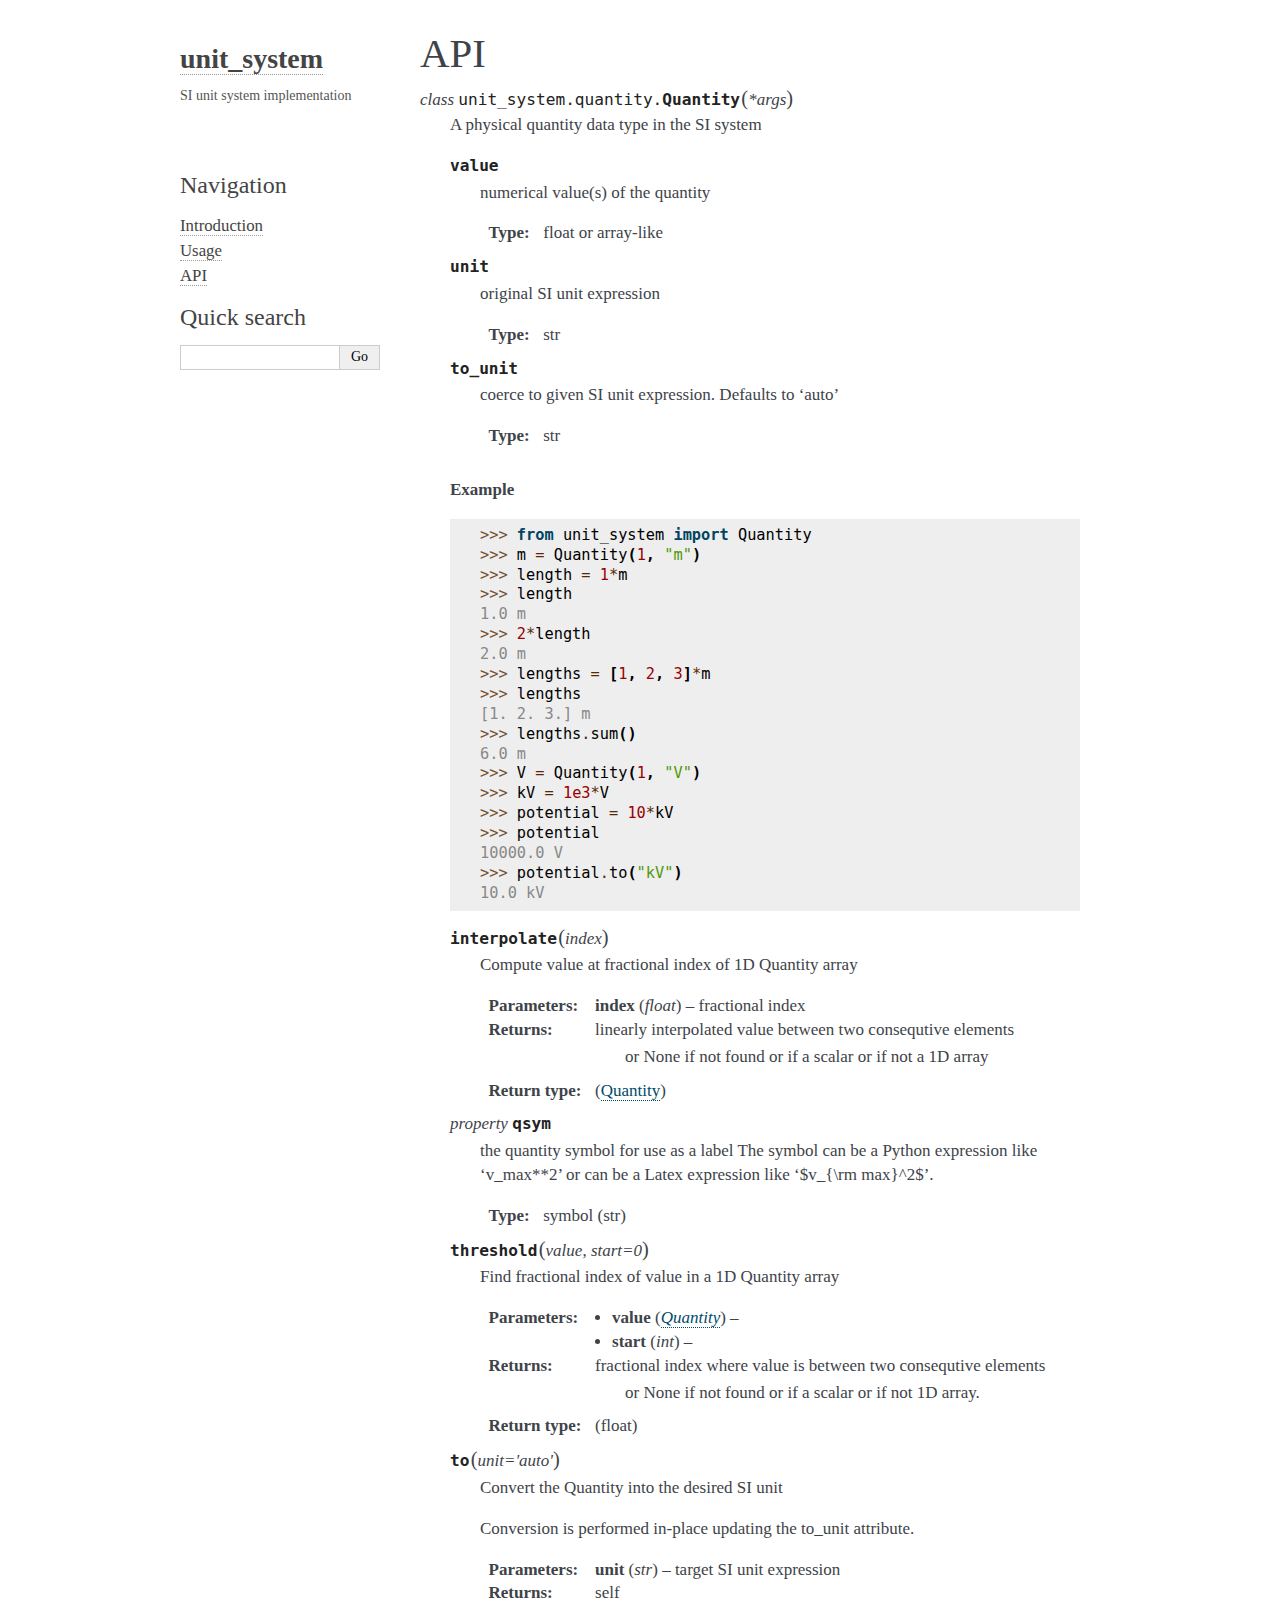
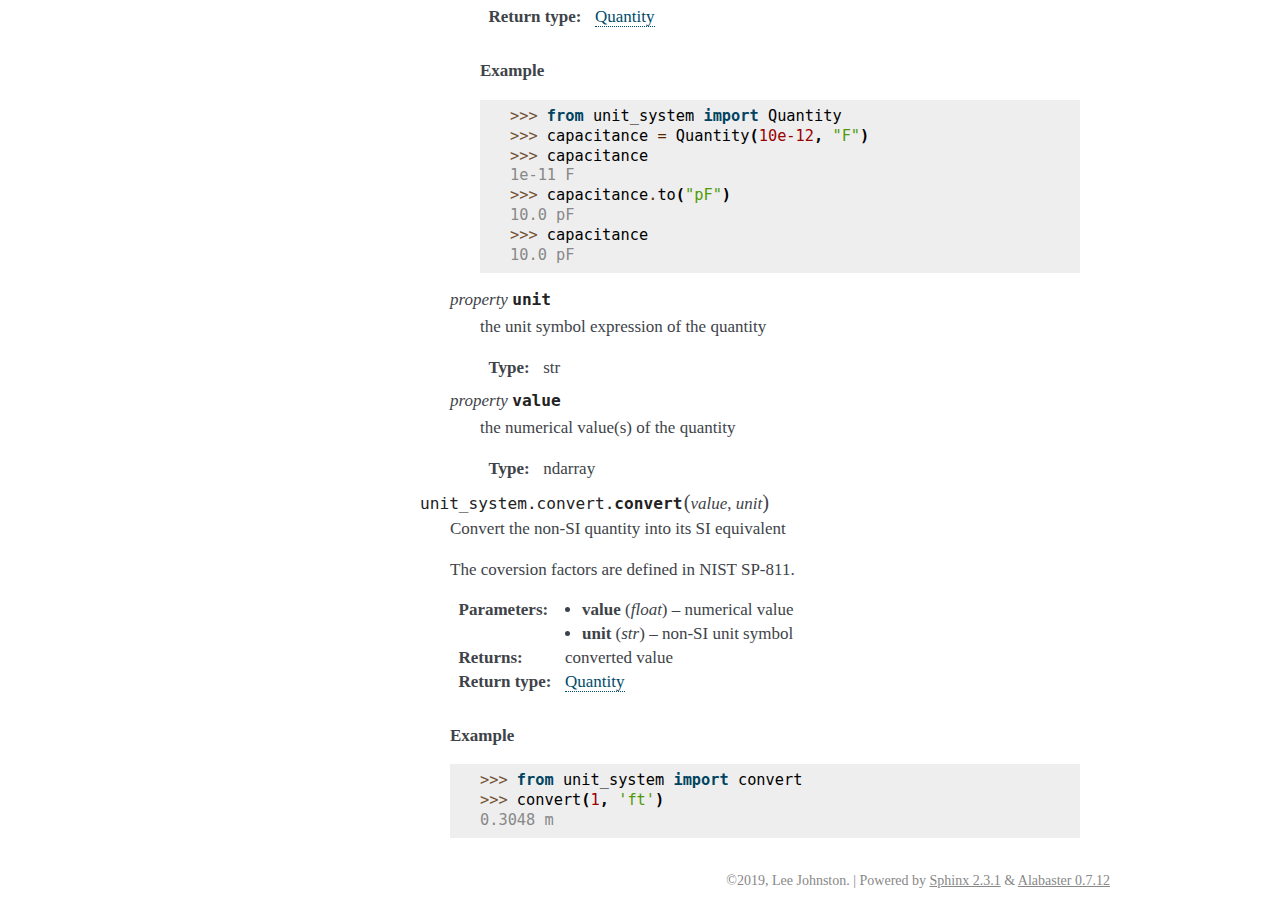
==== commit 3e02b77a: "build project documentation" ====
--- a/api.html
+++ b/api.html
@@ -93,6 +93,27 @@
 </pre></div>
 </div>
 <dl class="method">
+<dt id="unit_system.quantity.Quantity.interpolate">
+<code class="sig-name descname">interpolate</code><span class="sig-paren">(</span><em class="sig-param">index</em><span class="sig-paren">)</span><a class="headerlink" href="#unit_system.quantity.Quantity.interpolate" title="Permalink to this definition">¶</a></dt>
+<dd><p>Compute value at fractional index of 1D Quantity array</p>
+<dl class="field-list simple">
+<dt class="field-odd">Parameters</dt>
+<dd class="field-odd"><p><strong>index</strong> (<em>float</em>) – fractional index</p>
+</dd>
+<dt class="field-even">Returns</dt>
+<dd class="field-even"><p><dl class="simple">
+<dt>linearly interpolated value between two consequtive elements</dt><dd><p>or None if not found or if a scalar or if not a 1D array</p>
+</dd>
+</dl>
+</p>
+</dd>
+<dt class="field-odd">Return type</dt>
+<dd class="field-odd"><p>(<a class="reference internal" href="#unit_system.quantity.Quantity" title="unit_system.quantity.Quantity">Quantity</a>)</p>
+</dd>
+</dl>
+</dd></dl>
+
+<dl class="method">
 <dt id="unit_system.quantity.Quantity.qsym">
 <em class="property">property </em><code class="sig-name descname">qsym</code><a class="headerlink" href="#unit_system.quantity.Quantity.qsym" title="Permalink to this definition">¶</a></dt>
 <dd><p>the quantity symbol for use as a label
@@ -101,6 +122,30 @@
 <dl class="field-list simple">
 <dt class="field-odd">Type</dt>
 <dd class="field-odd"><p>symbol (str)</p>
+</dd>
+</dl>
+</dd></dl>
+
+<dl class="method">
+<dt id="unit_system.quantity.Quantity.threshold">
+<code class="sig-name descname">threshold</code><span class="sig-paren">(</span><em class="sig-param">value</em>, <em class="sig-param">start=0</em><span class="sig-paren">)</span><a class="headerlink" href="#unit_system.quantity.Quantity.threshold" title="Permalink to this definition">¶</a></dt>
+<dd><p>Find fractional index of value in a 1D Quantity array</p>
+<dl class="field-list simple">
+<dt class="field-odd">Parameters</dt>
+<dd class="field-odd"><ul class="simple">
+<li><p><strong>value</strong> (<a class="reference internal" href="#unit_system.quantity.Quantity" title="unit_system.quantity.Quantity"><em>Quantity</em></a>) – </p></li>
+<li><p><strong>start</strong> (<em>int</em>) – </p></li>
+</ul>
+</dd>
+<dt class="field-even">Returns</dt>
+<dd class="field-even"><p><dl class="simple">
+<dt>fractional index where value is between two consequtive elements</dt><dd><p>or None if not found or if a scalar or if not 1D array.</p>
+</dd>
+</dl>
+</p>
+</dd>
+<dt class="field-odd">Return type</dt>
+<dd class="field-odd"><p>(float)</p>
 </dd>
 </dl>
 </dd></dl>
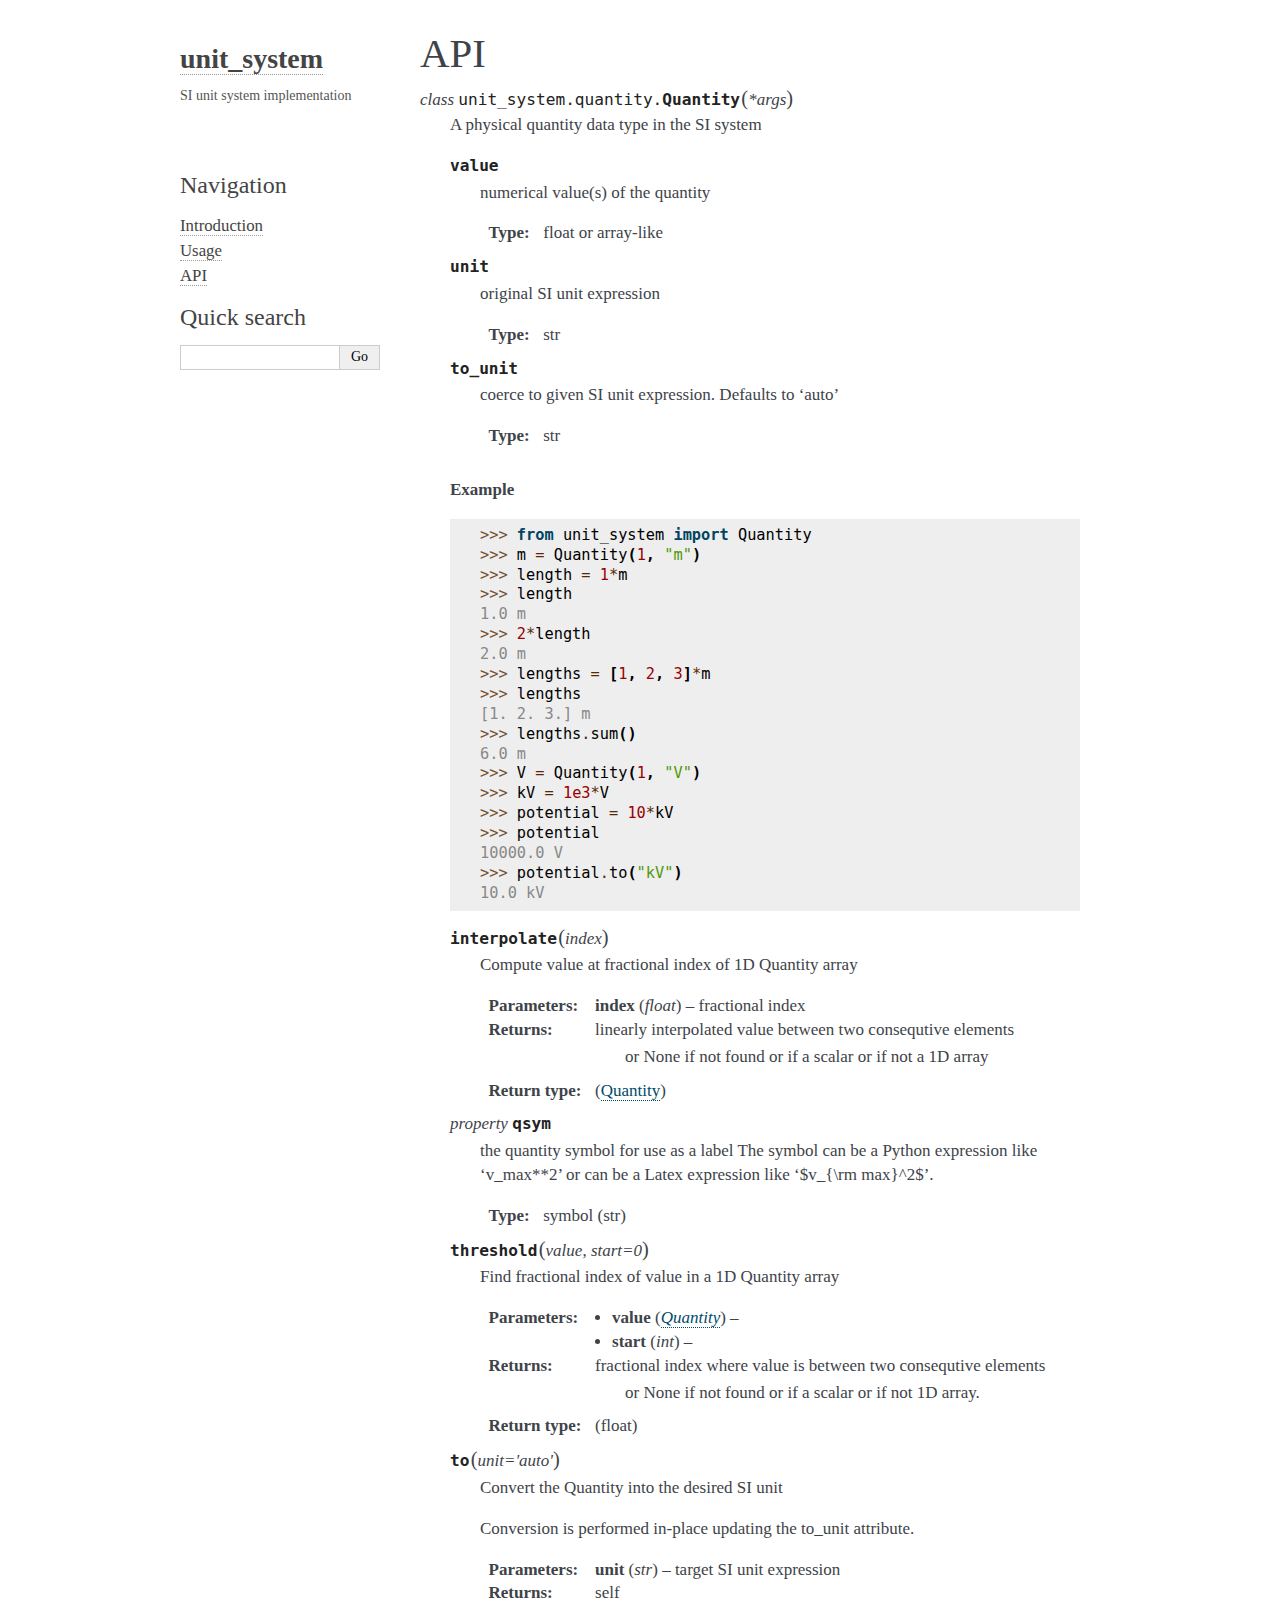
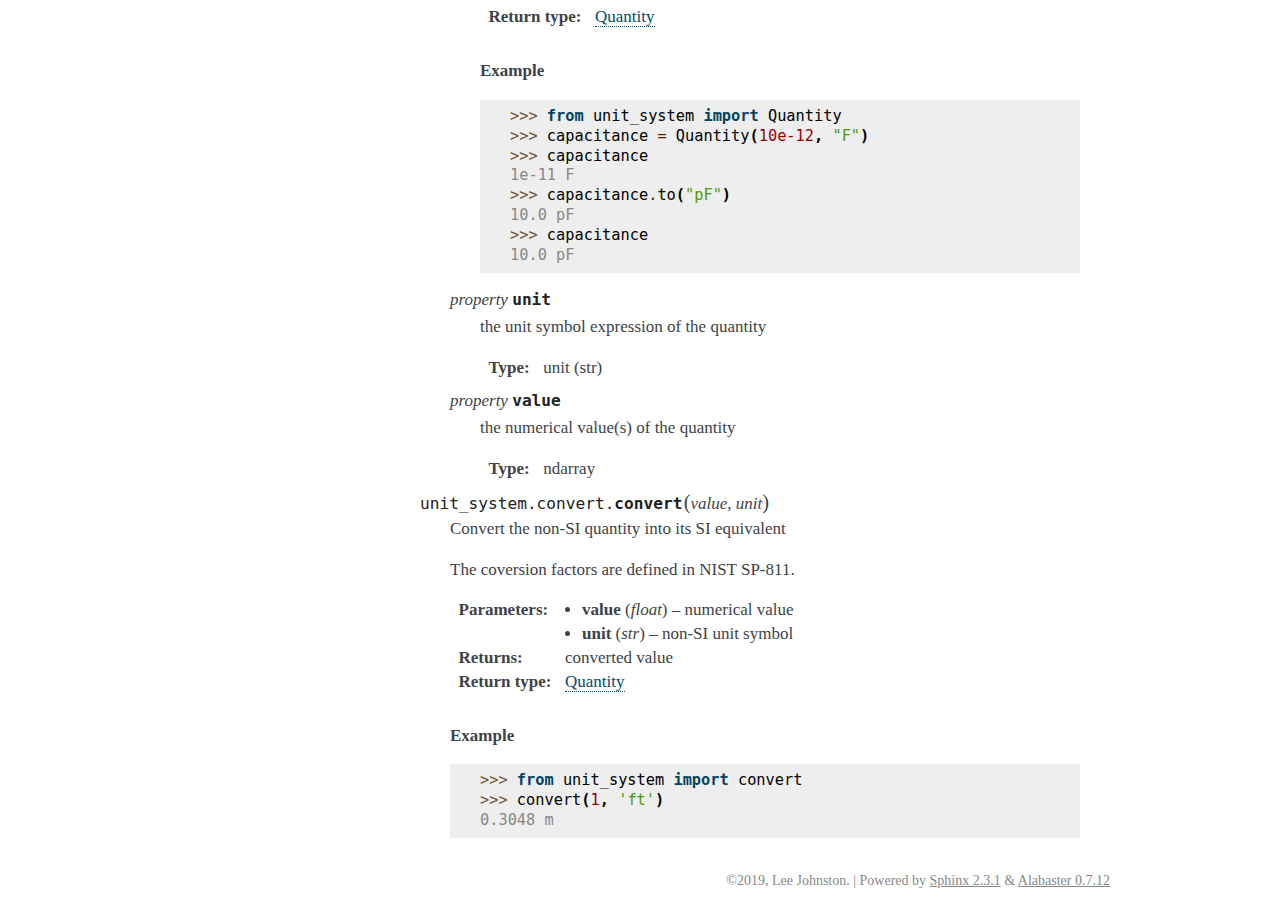
==== commit b76f92fc: "build project documentation" ====
--- a/api.html
+++ b/api.html
@@ -185,7 +185,7 @@
 <dd><p>the unit symbol expression of the quantity</p>
 <dl class="field-list simple">
 <dt class="field-odd">Type</dt>
-<dd class="field-odd"><p>str</p>
+<dd class="field-odd"><p>unit (str)</p>
 </dd>
 </dl>
 </dd></dl>
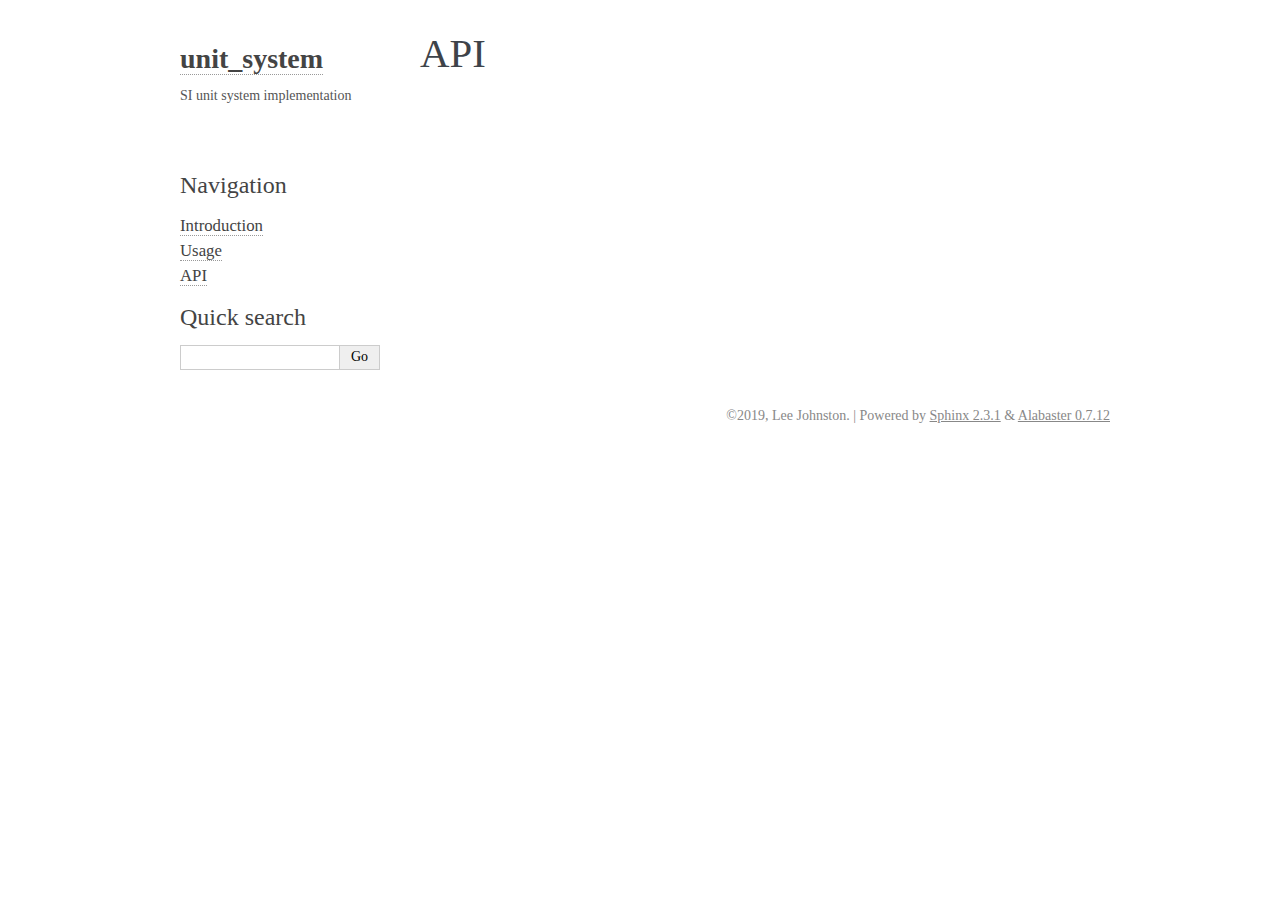
==== commit dd07b19a: "build project documentation" ====
--- a/api.html
+++ b/api.html
@@ -33,203 +33,6 @@
             
   <div class="section" id="module-unit_system.quantity">
 <span id="api"></span><h1>API<a class="headerlink" href="#module-unit_system.quantity" title="Permalink to this headline">¶</a></h1>
-<dl class="class">
-<dt id="unit_system.quantity.Quantity">
-<em class="property">class </em><code class="sig-prename descclassname">unit_system.quantity.</code><code class="sig-name descname">Quantity</code><span class="sig-paren">(</span><em class="sig-param">*args</em><span class="sig-paren">)</span><a class="headerlink" href="#unit_system.quantity.Quantity" title="Permalink to this definition">¶</a></dt>
-<dd><p>A physical quantity data type in the SI system</p>
-<dl class="attribute">
-<dt id="unit_system.quantity.Quantity.value">
-<code class="sig-name descname">value</code><a class="headerlink" href="#unit_system.quantity.Quantity.value" title="Permalink to this definition">¶</a></dt>
-<dd><p>numerical value(s) of the quantity</p>
-<dl class="field-list simple">
-<dt class="field-odd">Type</dt>
-<dd class="field-odd"><p>float or array-like</p>
-</dd>
-</dl>
-</dd></dl>
-
-<dl class="attribute">
-<dt id="unit_system.quantity.Quantity.unit">
-<code class="sig-name descname">unit</code><a class="headerlink" href="#unit_system.quantity.Quantity.unit" title="Permalink to this definition">¶</a></dt>
-<dd><p>original SI unit expression</p>
-<dl class="field-list simple">
-<dt class="field-odd">Type</dt>
-<dd class="field-odd"><p>str</p>
-</dd>
-</dl>
-</dd></dl>
-
-<dl class="attribute">
-<dt id="unit_system.quantity.Quantity.to_unit">
-<code class="sig-name descname">to_unit</code><a class="headerlink" href="#unit_system.quantity.Quantity.to_unit" title="Permalink to this definition">¶</a></dt>
-<dd><p>coerce to given SI unit expression. Defaults to ‘auto’</p>
-<dl class="field-list simple">
-<dt class="field-odd">Type</dt>
-<dd class="field-odd"><p>str</p>
-</dd>
-</dl>
-</dd></dl>
-
-<p class="rubric">Example</p>
-<div class="doctest highlight-default notranslate"><div class="highlight"><pre><span></span><span class="gp">&gt;&gt;&gt; </span><span class="kn">from</span> <span class="nn">unit_system</span> <span class="kn">import</span> <span class="n">Quantity</span>
-<span class="gp">&gt;&gt;&gt; </span><span class="n">m</span> <span class="o">=</span> <span class="n">Quantity</span><span class="p">(</span><span class="mi">1</span><span class="p">,</span> <span class="s2">&quot;m&quot;</span><span class="p">)</span>
-<span class="gp">&gt;&gt;&gt; </span><span class="n">length</span> <span class="o">=</span> <span class="mi">1</span><span class="o">*</span><span class="n">m</span>
-<span class="gp">&gt;&gt;&gt; </span><span class="n">length</span>
-<span class="go">1.0 m</span>
-<span class="gp">&gt;&gt;&gt; </span><span class="mi">2</span><span class="o">*</span><span class="n">length</span>
-<span class="go">2.0 m</span>
-<span class="gp">&gt;&gt;&gt; </span><span class="n">lengths</span> <span class="o">=</span> <span class="p">[</span><span class="mi">1</span><span class="p">,</span> <span class="mi">2</span><span class="p">,</span> <span class="mi">3</span><span class="p">]</span><span class="o">*</span><span class="n">m</span>
-<span class="gp">&gt;&gt;&gt; </span><span class="n">lengths</span>
-<span class="go">[1. 2. 3.] m</span>
-<span class="gp">&gt;&gt;&gt; </span><span class="n">lengths</span><span class="o">.</span><span class="n">sum</span><span class="p">()</span>
-<span class="go">6.0 m</span>
-<span class="gp">&gt;&gt;&gt; </span><span class="n">V</span> <span class="o">=</span> <span class="n">Quantity</span><span class="p">(</span><span class="mi">1</span><span class="p">,</span> <span class="s2">&quot;V&quot;</span><span class="p">)</span>
-<span class="gp">&gt;&gt;&gt; </span><span class="n">kV</span> <span class="o">=</span> <span class="mf">1e3</span><span class="o">*</span><span class="n">V</span>
-<span class="gp">&gt;&gt;&gt; </span><span class="n">potential</span> <span class="o">=</span> <span class="mi">10</span><span class="o">*</span><span class="n">kV</span>
-<span class="gp">&gt;&gt;&gt; </span><span class="n">potential</span>
-<span class="go">10000.0 V</span>
-<span class="gp">&gt;&gt;&gt; </span><span class="n">potential</span><span class="o">.</span><span class="n">to</span><span class="p">(</span><span class="s2">&quot;kV&quot;</span><span class="p">)</span>
-<span class="go">10.0 kV</span>
-</pre></div>
-</div>
-<dl class="method">
-<dt id="unit_system.quantity.Quantity.interpolate">
-<code class="sig-name descname">interpolate</code><span class="sig-paren">(</span><em class="sig-param">index</em><span class="sig-paren">)</span><a class="headerlink" href="#unit_system.quantity.Quantity.interpolate" title="Permalink to this definition">¶</a></dt>
-<dd><p>Compute value at fractional index of 1D Quantity array</p>
-<dl class="field-list simple">
-<dt class="field-odd">Parameters</dt>
-<dd class="field-odd"><p><strong>index</strong> (<em>float</em>) – fractional index</p>
-</dd>
-<dt class="field-even">Returns</dt>
-<dd class="field-even"><p><dl class="simple">
-<dt>linearly interpolated value between two consequtive elements</dt><dd><p>or None if not found or if a scalar or if not a 1D array</p>
-</dd>
-</dl>
-</p>
-</dd>
-<dt class="field-odd">Return type</dt>
-<dd class="field-odd"><p>(<a class="reference internal" href="#unit_system.quantity.Quantity" title="unit_system.quantity.Quantity">Quantity</a>)</p>
-</dd>
-</dl>
-</dd></dl>
-
-<dl class="method">
-<dt id="unit_system.quantity.Quantity.qsym">
-<em class="property">property </em><code class="sig-name descname">qsym</code><a class="headerlink" href="#unit_system.quantity.Quantity.qsym" title="Permalink to this definition">¶</a></dt>
-<dd><p>the quantity symbol for use as a label
-The symbol can be a Python expression like ‘v_max**2’ or
-can be a Latex expression like ‘$v_{\rm max}^2$’.</p>
-<dl class="field-list simple">
-<dt class="field-odd">Type</dt>
-<dd class="field-odd"><p>symbol (str)</p>
-</dd>
-</dl>
-</dd></dl>
-
-<dl class="method">
-<dt id="unit_system.quantity.Quantity.threshold">
-<code class="sig-name descname">threshold</code><span class="sig-paren">(</span><em class="sig-param">value</em>, <em class="sig-param">start=0</em><span class="sig-paren">)</span><a class="headerlink" href="#unit_system.quantity.Quantity.threshold" title="Permalink to this definition">¶</a></dt>
-<dd><p>Find fractional index of value in a 1D Quantity array</p>
-<dl class="field-list simple">
-<dt class="field-odd">Parameters</dt>
-<dd class="field-odd"><ul class="simple">
-<li><p><strong>value</strong> (<a class="reference internal" href="#unit_system.quantity.Quantity" title="unit_system.quantity.Quantity"><em>Quantity</em></a>) – </p></li>
-<li><p><strong>start</strong> (<em>int</em>) – </p></li>
-</ul>
-</dd>
-<dt class="field-even">Returns</dt>
-<dd class="field-even"><p><dl class="simple">
-<dt>fractional index where value is between two consequtive elements</dt><dd><p>or None if not found or if a scalar or if not 1D array.</p>
-</dd>
-</dl>
-</p>
-</dd>
-<dt class="field-odd">Return type</dt>
-<dd class="field-odd"><p>(float)</p>
-</dd>
-</dl>
-</dd></dl>
-
-<dl class="method">
-<dt id="unit_system.quantity.Quantity.to">
-<code class="sig-name descname">to</code><span class="sig-paren">(</span><em class="sig-param">unit='auto'</em><span class="sig-paren">)</span><a class="headerlink" href="#unit_system.quantity.Quantity.to" title="Permalink to this definition">¶</a></dt>
-<dd><p>Convert the Quantity into the desired SI unit</p>
-<p>Conversion is performed in-place updating the to_unit attribute.</p>
-<dl class="field-list simple">
-<dt class="field-odd">Parameters</dt>
-<dd class="field-odd"><p><strong>unit</strong> (<em>str</em>) – target SI unit expression</p>
-</dd>
-<dt class="field-even">Returns</dt>
-<dd class="field-even"><p>self</p>
-</dd>
-<dt class="field-odd">Return type</dt>
-<dd class="field-odd"><p><a class="reference internal" href="#unit_system.quantity.Quantity" title="unit_system.quantity.Quantity">Quantity</a></p>
-</dd>
-</dl>
-<p class="rubric">Example</p>
-<div class="doctest highlight-default notranslate"><div class="highlight"><pre><span></span><span class="gp">&gt;&gt;&gt; </span><span class="kn">from</span> <span class="nn">unit_system</span> <span class="kn">import</span> <span class="n">Quantity</span>
-<span class="gp">&gt;&gt;&gt; </span><span class="n">capacitance</span> <span class="o">=</span> <span class="n">Quantity</span><span class="p">(</span><span class="mf">10e-12</span><span class="p">,</span> <span class="s2">&quot;F&quot;</span><span class="p">)</span>
-<span class="gp">&gt;&gt;&gt; </span><span class="n">capacitance</span>
-<span class="go">1e-11 F</span>
-<span class="gp">&gt;&gt;&gt; </span><span class="n">capacitance</span><span class="o">.</span><span class="n">to</span><span class="p">(</span><span class="s2">&quot;pF&quot;</span><span class="p">)</span>
-<span class="go">10.0 pF</span>
-<span class="gp">&gt;&gt;&gt; </span><span class="n">capacitance</span>
-<span class="go">10.0 pF</span>
-</pre></div>
-</div>
-</dd></dl>
-
-<dl class="method">
-<dt>
-<em class="property">property </em><code class="sig-name descname">unit</code></dt>
-<dd><p>the unit symbol expression of the quantity</p>
-<dl class="field-list simple">
-<dt class="field-odd">Type</dt>
-<dd class="field-odd"><p>unit (str)</p>
-</dd>
-</dl>
-</dd></dl>
-
-<dl class="method">
-<dt>
-<em class="property">property </em><code class="sig-name descname">value</code></dt>
-<dd><p>the numerical value(s) of the quantity</p>
-<dl class="field-list simple">
-<dt class="field-odd">Type</dt>
-<dd class="field-odd"><p>ndarray</p>
-</dd>
-</dl>
-</dd></dl>
-
-</dd></dl>
-
-<span class="target" id="module-unit_system.convert"></span><dl class="function">
-<dt id="unit_system.convert.convert">
-<code class="sig-prename descclassname">unit_system.convert.</code><code class="sig-name descname">convert</code><span class="sig-paren">(</span><em class="sig-param">value</em>, <em class="sig-param">unit</em><span class="sig-paren">)</span><a class="headerlink" href="#unit_system.convert.convert" title="Permalink to this definition">¶</a></dt>
-<dd><p>Convert the non-SI quantity into its SI equivalent</p>
-<p>The coversion factors are defined in NIST SP-811.</p>
-<dl class="field-list simple">
-<dt class="field-odd">Parameters</dt>
-<dd class="field-odd"><ul class="simple">
-<li><p><strong>value</strong> (<em>float</em>) – numerical value</p></li>
-<li><p><strong>unit</strong> (<em>str</em>) – non-SI unit symbol</p></li>
-</ul>
-</dd>
-<dt class="field-even">Returns</dt>
-<dd class="field-even"><p>converted value</p>
-</dd>
-<dt class="field-odd">Return type</dt>
-<dd class="field-odd"><p><a class="reference internal" href="#unit_system.quantity.Quantity" title="unit_system.quantity.Quantity">Quantity</a></p>
-</dd>
-</dl>
-<p class="rubric">Example</p>
-<div class="doctest highlight-default notranslate"><div class="highlight"><pre><span></span><span class="gp">&gt;&gt;&gt; </span><span class="kn">from</span> <span class="nn">unit_system</span> <span class="kn">import</span> <span class="n">convert</span>
-<span class="gp">&gt;&gt;&gt; </span><span class="n">convert</span><span class="p">(</span><span class="mi">1</span><span class="p">,</span> <span class="s1">&#39;ft&#39;</span><span class="p">)</span>
-<span class="go">0.3048 m</span>
-</pre></div>
-</div>
-</dd></dl>
-
 </div>
 
 
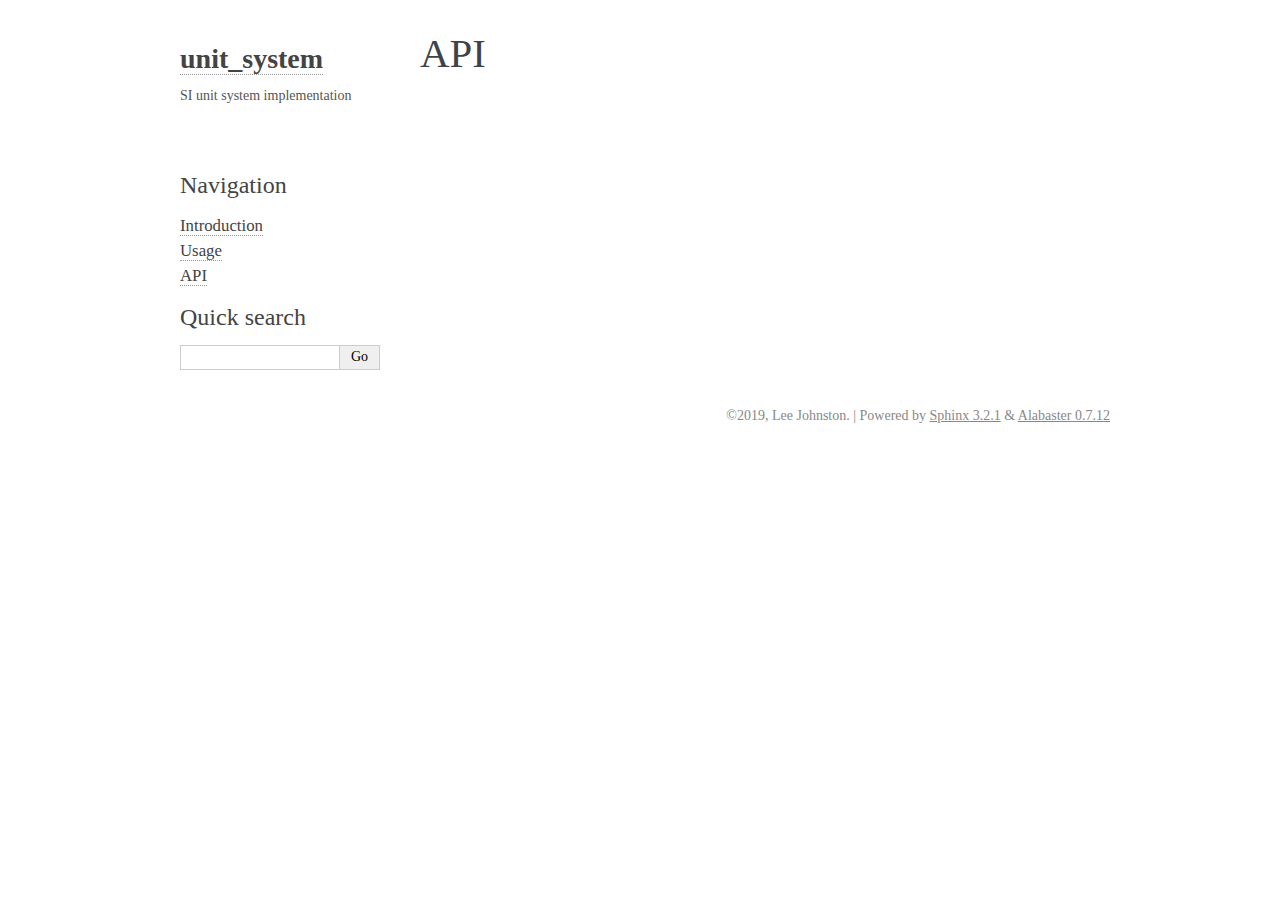
==== commit f0287ff1: "build project documentation" ====
--- a/api.html
+++ b/api.html
@@ -1,17 +1,18 @@
 
 <!DOCTYPE html>
 
-<html xmlns="http://www.w3.org/1999/xhtml">
+<html>
   <head>
     <meta charset="utf-8" />
+    <meta name="viewport" content="width=device-width, initial-scale=1.0" />
     <title>API &#8212; unit_system  documentation</title>
     <link rel="stylesheet" href="_static/alabaster.css" type="text/css" />
     <link rel="stylesheet" href="_static/pygments.css" type="text/css" />
-    <script type="text/javascript" id="documentation_options" data-url_root="./" src="_static/documentation_options.js"></script>
-    <script type="text/javascript" src="_static/jquery.js"></script>
-    <script type="text/javascript" src="_static/underscore.js"></script>
-    <script type="text/javascript" src="_static/doctools.js"></script>
-    <script type="text/javascript" src="_static/language_data.js"></script>
+    <script id="documentation_options" data-url_root="./" src="_static/documentation_options.js"></script>
+    <script src="_static/jquery.js"></script>
+    <script src="_static/underscore.js"></script>
+    <script src="_static/doctools.js"></script>
+    <script src="_static/language_data.js"></script>
     <link rel="index" title="Index" href="genindex.html" />
     <link rel="search" title="Search" href="search.html" />
     <link rel="prev" title="Usage" href="usage.html" />
@@ -84,7 +85,7 @@
     </form>
     </div>
 </div>
-<script type="text/javascript">$('#searchbox').show(0);</script>
+<script>$('#searchbox').show(0);</script>
 
 
 
@@ -101,7 +102,7 @@
       &copy;2019, Lee Johnston.
       
       |
-      Powered by <a href="http://sphinx-doc.org/">Sphinx 2.3.1</a>
+      Powered by <a href="http://sphinx-doc.org/">Sphinx 3.2.1</a>
       &amp; <a href="https://github.com/bitprophet/alabaster">Alabaster 0.7.12</a>
       
     </div>
--- a/_static/pygments.css
+++ b/_static/pygments.css
@@ -1,5 +1,10 @@
+pre { line-height: 125%; margin: 0; }
+td.linenos pre { color: #000000; background-color: #f0f0f0; padding: 0 5px 0 5px; }
+span.linenos { color: #000000; background-color: #f0f0f0; padding: 0 5px 0 5px; }
+td.linenos pre.special { color: #000000; background-color: #ffffc0; padding: 0 5px 0 5px; }
+span.linenos.special { color: #000000; background-color: #ffffc0; padding: 0 5px 0 5px; }
 .highlight .hll { background-color: #ffffcc }
-.highlight  { background: #f8f8f8; }
+.highlight { background: #f8f8f8; }
 .highlight .c { color: #8f5902; font-style: italic } /* Comment */
 .highlight .err { color: #a40000; border: 1px solid #ef2929 } /* Error */
 .highlight .g { color: #000000 } /* Generic */
